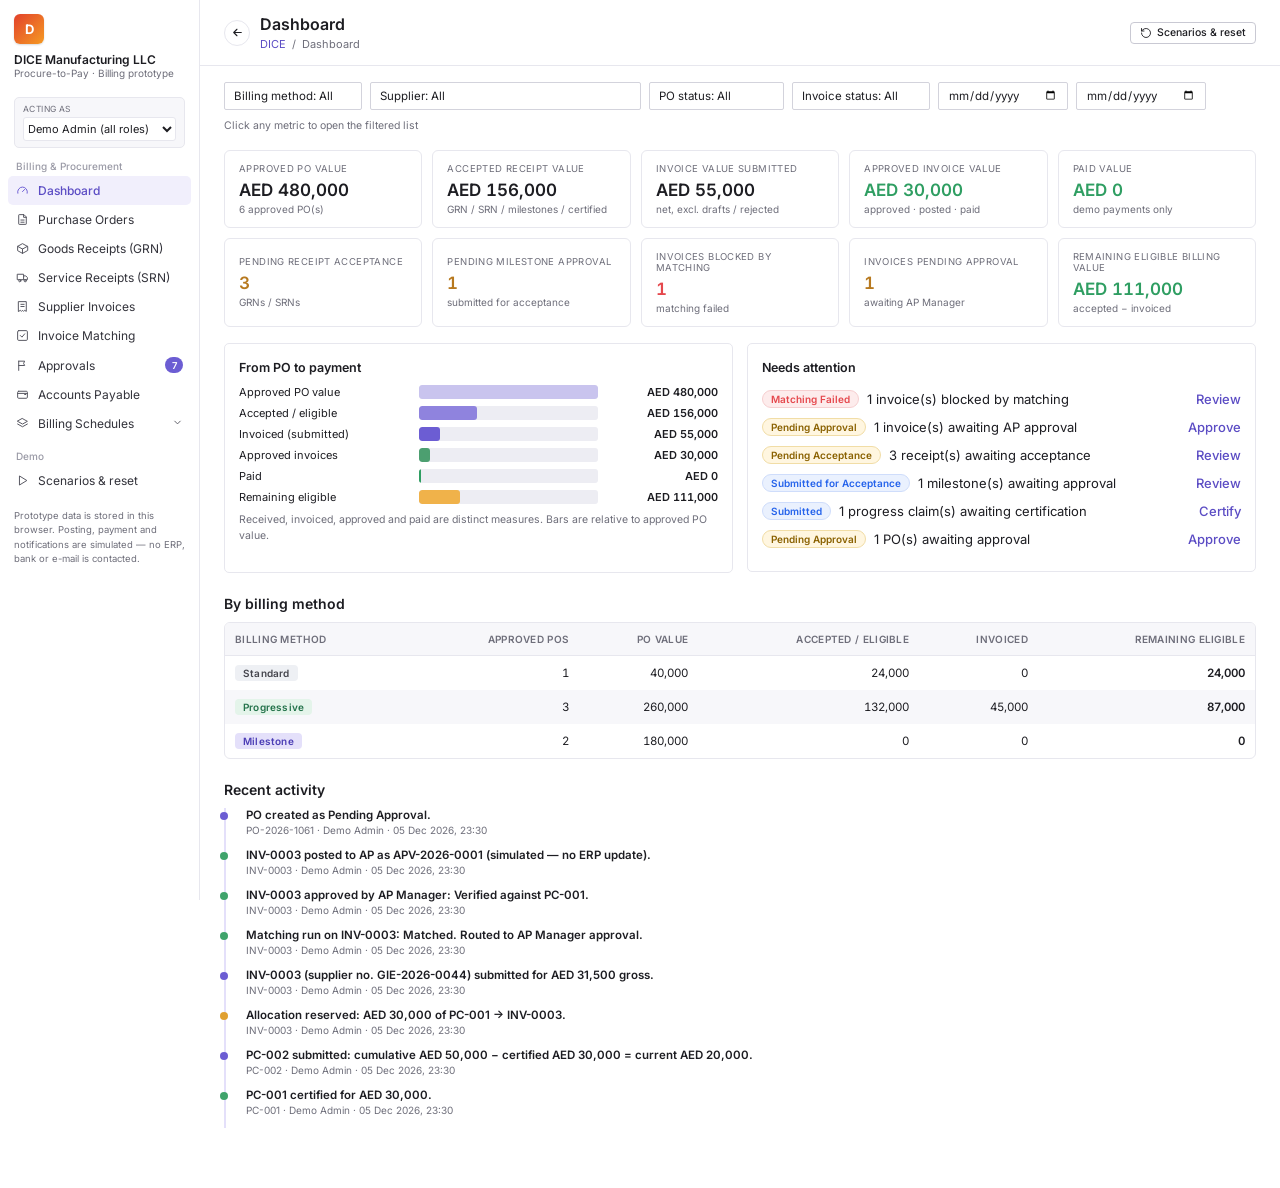
==== billing/index.html @ 4d49b439 "Add progressive and milestone billing prototype for P2P Interactive PO -> GRN/SRN -> invoice -> matc" ====
<!doctype html>
<html lang="en">
<head>
<meta charset="utf-8">
<meta name="viewport" content="width=device-width, initial-scale=1">
<title>Dice · Progressive &amp; Milestone Billing</title>
<link rel="preconnect" href="https://fonts.googleapis.com">
<link href="https://fonts.googleapis.com/css2?family=Inter:wght@400;500;600;700&display=swap" rel="stylesheet">
<link rel="stylesheet" href="css/base.css">
<link rel="stylesheet" href="css/app.css">
</head>
<body>
<div class="app">
  <aside class="sidebar" id="sidebar"></aside>
  <main class="main" id="main"></main>
</div>
<div class="toast-stack" id="toasts"></div>
<script src="js/core.js"></script>
<script src="js/logic.js"></script>
<script src="js/seed.js"></script>
<script src="js/ui.js"></script>
<script src="js/screens-po.js"></script>
<script src="js/screens-receipts.js"></script>
<script src="js/screens-bill.js"></script>
<script src="js/screens-inv.js"></script>
<script src="js/screens-dash.js"></script>
<script src="js/boot.js"></script>
</body>
</html>
---- billing/css/base.css ----
﻿  :root{
    --primary:#6C5DD3; --primary-600:#5B4CC4; --primary-50:#F1EFFC; --primary-100:#E4E0FA;
    --text:#1D1D22; --muted:#6E6E7A; --faint:#9A9AA6;
    --border:#E7E7EE; --row-alt:#F7F7FA; --bg:#FFFFFF; --page:#FBFBFD;
    --input-bg:#E7E4F0; --input-border:#CFCBDD;
    --danger:#E5484D; --danger-bg:#FDECEC; --success:#2F9E62; --success-bg:#E6F6EE;
    --dark:#141416; --radius:4px;
  }
  *{box-sizing:border-box}
  html,body{margin:0;height:100%}
  body{font-family:Inter,-apple-system,BlinkMacSystemFont,"Segoe UI",Roboto,sans-serif;font-size:13px;color:var(--text);background:var(--bg);-webkit-font-smoothing:antialiased}
  button{font-family:inherit;cursor:pointer}
  input,select,textarea{font-family:inherit;font-size:12px;color:var(--text)}
  a{color:inherit;text-decoration:none}

  /* ---------- Layout ---------- */
  .app{display:flex;min-height:100vh}
  .sidebar{width:200px;flex:none;border-right:1px solid var(--border);background:#fff;position:sticky;top:0;height:100vh;overflow-y:auto;padding:14px 8px 40px;transition:width .2s}
  .sidebar::-webkit-scrollbar{width:4px}.sidebar::-webkit-scrollbar-thumb{background:#ddd;border-radius:4px}
  .brand{padding:0 6px 10px}
  .brand-logo{width:30px;height:30px;border-radius:6px;background:linear-gradient(135deg,#E2412B,#F59A23);display:grid;place-items:center;color:#fff;font-weight:700;font-size:13px;box-shadow:0 1px 2px rgba(0,0,0,.15)}
  .brand-name{font-weight:600;font-size:12px;margin-top:8px}
  .brand-mail{font-size:10px;color:var(--muted)}
  .brand-tools{display:flex;gap:6px;margin-top:10px}
  .brand-tools button{width:24px;height:24px;border-radius:50%;border:1px solid var(--border);background:#fff;display:grid;place-items:center;color:var(--muted)}
  .brand-tools button:hover{color:var(--primary);border-color:var(--primary)}
  .nav-section{font-size:10px;color:var(--faint);padding:12px 8px 4px;font-weight:500}
  .nav-item{display:flex;align-items:center;gap:9px;padding:7px 8px;border-radius:5px;color:#33333B;font-size:12px;cursor:pointer;user-select:none}
  .nav-item:hover{background:var(--row-alt)}
  .nav-item svg{flex:none;color:#55555F}
  .nav-item .chev{margin-left:auto}
  .nav-group.active>.nav-item,.nav-group.open>.nav-item{background:var(--primary-50)}
  .nav-group.active>.nav-item{color:var(--primary-600);font-weight:500}
  .nav-group.active>.nav-item svg{color:var(--primary)}
  .nav-group.open>.nav-item{border-radius:5px 5px 0 0}
  .nav-sub{background:var(--primary-50);border-radius:0 0 5px 5px;padding:2px 6px 8px;margin-top:-2px}
  .nav-sub .nav-item{padding:6px 8px;font-size:11px;color:var(--muted)}
  .nav-sub .nav-item.active{background:#fff;color:var(--text);font-weight:500;box-shadow:0 0 0 1px var(--border)}
  .main{flex:1;min-width:0;display:flex;flex-direction:column}

  /* ---------- Page header ---------- */
  .page-head{display:flex;align-items:center;gap:10px;padding:14px 24px;border-bottom:1px solid var(--border);background:#fff;position:sticky;top:0;z-index:20;min-height:56px}
  .back-btn{width:26px;height:26px;border-radius:50%;border:1px solid var(--border);background:#fff;display:grid;place-items:center;color:var(--text)}
  .back-btn:hover{border-color:var(--primary);color:var(--primary)}
  .page-title{font-size:16px;font-weight:600;margin:0}
  .crumbs{font-size:11px;color:var(--muted);display:flex;gap:6px;align-items:center;flex-wrap:wrap}
  .crumbs a{color:var(--primary-600);cursor:pointer}.crumbs a:hover{text-decoration:underline}
  .head-right{margin-left:auto;display:flex;gap:8px;align-items:center}
  .content{padding:0 24px 40px}

  /* ---------- Toolbar / tabs ---------- */
  .tabs{display:flex;gap:4px;border-bottom:1px solid var(--border);margin-top:18px}
  .tab{padding:9px 8px;font-size:12px;color:var(--muted);border:none;background:none;border-bottom:2px solid transparent;margin-bottom:-1px}
  .tab.active{color:var(--text);border-bottom-color:var(--primary);font-weight:500}
  .tab .count{display:inline-block;margin-left:5px;font-size:10px;background:var(--row-alt);border:1px solid var(--border);padding:0 6px;border-radius:10px;color:var(--muted)}
  .tab.active .count{background:var(--primary-50);border-color:var(--primary-100);color:var(--primary-600)}
  .toolbar{display:flex;align-items:center;border-bottom:1px solid var(--border);height:40px;margin:0 -24px;padding:0 24px}
  .content .tabs + .toolbar{margin:0}
  .tool{display:flex;align-items:center;gap:7px;padding:0 14px;height:100%;font-size:11.5px;color:var(--text);border:none;background:none}
  .tool:first-child{padding-left:4px}
  .tool + .tool{border-left:1px solid var(--border)}
  .tool input{border:none;outline:none;background:transparent;font-size:11.5px;width:200px}
  .tool:hover:not(.search){color:var(--primary)}
  .actions-row{display:flex;gap:8px;margin:18px 0 16px;flex-wrap:wrap}

  /* ---------- Buttons ---------- */
  .btn{display:inline-flex;align-items:center;gap:5px;height:28px;padding:0 12px;border-radius:var(--radius);font-size:11.5px;font-weight:500;border:1px solid transparent;white-space:nowrap;transition:background .15s,border-color .15s,color .15s}
  .btn-primary{background:var(--primary);color:#fff}
  .btn-primary:hover{background:var(--primary-600)}
  .btn-primary.on{background:var(--dark)}
  .btn-sm{height:22px;padding:0 9px;font-size:10.5px}
  .btn-xs{height:20px;padding:0 8px;font-size:10px;border-radius:3px}
  .btn-outline{background:#fff;border-color:#C9C9D3;color:var(--text)}
  .btn-outline:hover,.btn-outline.hot{background:var(--primary);border-color:var(--primary);color:#fff}
  .btn-danger-soft{background:var(--danger-bg);color:var(--danger)}
  .btn-danger-soft:hover{background:#F9D2D3}
  .btn:disabled,.btn:disabled:hover{background:#F1F1F4;color:#A3A3AE;border-color:transparent;cursor:not-allowed}
  .btn-dark{background:var(--dark);color:#fff}
  .btn-dark:hover{background:#33333a}
  .btn-success{background:var(--success);color:#fff}
  .btn-ghost{background:transparent;color:var(--muted)}
  .btn-ghost:hover{background:var(--row-alt);color:var(--text)}
  .kebab{width:22px;height:22px;border-radius:3px;border:none;background:transparent;display:grid;place-items:center;color:var(--text)}
  .kebab:hover,.kebab.open{background:var(--primary);color:#fff}

  /* ---------- Table ---------- */
  .table-wrap{overflow-x:auto}
  table.grid{width:100%;border-collapse:collapse;min-width:720px}
  .grid th{text-align:left;font-size:11px;font-weight:500;color:var(--text);padding:10px 10px;border-bottom:1px solid var(--border)}
  .grid td{padding:9px 10px;font-size:11.5px;vertical-align:middle}
  .grid tbody tr:nth-child(even) td{background:var(--row-alt)}
  .grid tbody tr:hover td{background:#F2F1FA}
  .grid .divider{border-left:1px solid var(--border)}
  .grid th.right,.grid td.right{text-align:right}
  .row-actions{display:inline-flex;align-items:center;gap:5px}
  .ent{display:flex;align-items:center;gap:10px}
  .avatar{width:22px;height:22px;border-radius:50%;display:grid;place-items:center;color:#fff;font-size:9.5px;font-weight:600;flex:none}
  .ent-name{font-weight:500;font-size:11.5px;cursor:pointer}
  .ent-name:hover{color:var(--primary);text-decoration:underline}
  .ent-sub{font-size:9.5px;color:var(--muted);margin-top:3px}
  .link-muted{display:inline-flex;align-items:center;gap:5px;color:var(--muted);font-size:11px;cursor:pointer;background:none;border:none;padding:0}
  .link-muted:hover{color:var(--primary)}
  .chip{display:inline-flex;align-items:center;gap:5px;font-size:10.5px;padding:2px 8px;border-radius:10px;background:var(--primary-50);color:var(--primary-600);border:1px solid var(--primary-100)}
  .chip.gray{background:var(--row-alt);color:var(--muted);border-color:var(--border)}
  .chip.green{background:var(--success-bg);color:var(--success);border-color:#C7EBD7}
  .chip.red{background:var(--danger-bg);color:var(--danger);border-color:#F6CFD0}
  .empty{text-align:center;color:var(--muted);padding:40px 0 !important;font-size:12px;background:#fff !important}
  .pager{display:flex;align-items:center;justify-content:center;position:relative;margin-top:18px;min-height:24px}
  .pager .pages{display:flex;gap:4px;align-items:center}
  .pager button{min-width:20px;height:20px;border:none;background:none;font-size:10.5px;color:var(--text);border-radius:3px;padding:0 4px}
  .pager button:hover:not(:disabled){background:var(--row-alt)}
  .pager button.active{background:var(--primary);color:#fff}
  .pager button:disabled{color:#C8C8D0;cursor:default}
  .pager .info{position:absolute;right:0;font-size:10px;color:var(--muted)}

  /* ---------- Menus ---------- */
  .menu{position:fixed;z-index:60;background:#fff;border:1px solid var(--border);border-radius:5px;box-shadow:0 8px 24px rgba(20,20,40,.12);padding:4px;min-width:130px}
  .menu button{display:flex;width:100%;align-items:center;gap:8px;border:none;background:none;padding:7px 9px;font-size:11px;border-radius:3px;text-align:left;color:var(--text)}
  .menu button:hover{background:var(--primary-50);color:var(--primary-600)}
  .menu button.danger{color:var(--danger)}
  .menu button.danger:hover{background:var(--danger-bg)}

  /* ---------- Cards / form (edit page) ---------- */
  .form-grid{display:grid;grid-template-columns:1fr 1fr;gap:14px 8px;margin-top:16px;align-items:start}
  .card{border:1px solid var(--border);border-radius:5px;background:#fff;padding:16px 14px 18px;box-shadow:0 1px 2px rgba(20,20,40,.03)}
  .card.stretch{align-self:stretch}
  .card-head{display:flex;align-items:flex-start;gap:10px;margin-bottom:12px}
  .card-title{font-size:13px;font-weight:500;margin:0}
  .card-title.upper{text-transform:uppercase;font-size:13px}
  .card-desc{font-size:9.5px;color:var(--muted);margin-top:3px}
  .card-head .btn{margin-left:auto}
  .field{margin-bottom:10px}
  .field:last-child{margin-bottom:0}
  .field label{display:block;font-size:8.5px;letter-spacing:.04em;color:var(--muted);text-transform:uppercase;margin-bottom:4px}
  .input{width:100%;height:30px;padding:0 9px;background:var(--input-bg);border:1px solid var(--input-border);border-radius:2px;outline:none;font-size:11px}
  .input:focus{border-color:var(--primary);background:#fff;box-shadow:0 0 0 3px rgba(108,93,211,.12)}
  select.input{appearance:none;background-image:url("data:image/svg+xml,%3Csvg xmlns='http://www.w3.org/2000/svg' width='10' height='10' viewBox='0 0 24 24' fill='none' stroke='%23333' stroke-width='2.5'%3E%3Cpath d='m6 9 6 6 6-6'/%3E%3C/svg%3E");background-repeat:no-repeat;background-position:right 10px center;padding-right:28px}
  .input.white{background-color:#fff;border-color:#B9B3D6}
  .two{display:grid;grid-template-columns:1fr 1fr;gap:8px}
  .badge-outline{font-size:9px;border:1px solid var(--border);border-radius:10px;padding:3px 8px;margin-left:auto;color:var(--text);letter-spacing:.02em}
  .mini-table{width:100%;border-collapse:collapse}
  .mini-table th{font-size:9px;text-transform:uppercase;font-weight:600;text-align:left;padding:7px 6px;border-bottom:1px solid #CFCFD8}
  .mini-table td{font-size:10.5px;padding:6px 6px}
  .mini-table th.right,.mini-table td.right{text-align:right}
  .mini-table .empty{padding:14px 0 6px !important;font-size:10px}
  .switch-card{display:flex;align-items:flex-start;justify-content:space-between;padding:16px 10px 20px;border:1px solid transparent;border-radius:5px}
  .switch-card .t{font-size:12.5px;font-weight:500}
  .switch-card.off .t{color:#55555F}
  .switch-card .d{font-size:8.5px;color:var(--muted);margin-top:3px}
  .switch{position:relative;width:20px;height:12px;flex:none}
  .switch input{opacity:0;width:0;height:0;position:absolute}
  .switch span{position:absolute;inset:0;border-radius:10px;background:#D9D9E0;transition:.2s;cursor:pointer;border:1px solid #C3C3CC}
  .switch span::after{content:"";position:absolute;width:8px;height:8px;top:1px;left:1px;border-radius:50%;background:#fff;transition:.2s;box-shadow:0 1px 1px rgba(0,0,0,.15)}
  .switch input:checked + span{background:var(--primary);border-color:var(--primary)}
  .switch input:checked + span::after{transform:translateX(8px)}
  .danger-zone{border-top:1px solid var(--border);margin-top:16px;padding-top:16px}
  .danger-zone h4{margin:0;font-size:12.5px;font-weight:500}
  .danger-zone p{margin:3px 0 10px;font-size:8.5px;color:var(--muted)}
  .head-person{display:flex;align-items:center;gap:10px;padding:8px;border:1px solid var(--border);border-radius:5px;margin:4px 0 10px}
  .muted{color:var(--muted)}
  .small{font-size:10.5px}

  /* ---------- Summary strip (departments page) ---------- */
  .summary{display:grid;grid-template-columns:repeat(5,minmax(0,1fr));border:1px solid var(--border);border-radius:6px;margin-top:18px;background:#fff}
  .summary > div{padding:12px 14px;min-width:0}
  .summary > div + div{border-left:1px solid var(--border)}
  .summary .k{font-size:9.5px;color:var(--muted);text-transform:uppercase;letter-spacing:.04em}
  .summary .v{font-size:12.5px;font-weight:500;margin-top:4px;white-space:nowrap;overflow:hidden;text-overflow:ellipsis}

  /* ---------- Modal / drawer / toast ---------- */
  .overlay{position:fixed;inset:0;background:rgba(17,17,27,.38);z-index:80;display:grid;place-items:center;padding:16px;animation:fade .15s}
  .modal{background:#fff;border-radius:8px;width:440px;max-width:100%;box-shadow:0 20px 50px rgba(0,0,0,.2);animation:pop .15s}
  .modal-head{display:flex;align-items:center;padding:14px 16px;border-bottom:1px solid var(--border)}
  .modal-head h3{margin:0;font-size:14px;font-weight:600}
  .modal-head .x{margin-left:auto}
  .modal-body{padding:16px;max-height:65vh;overflow:auto}
  .modal-body p{margin:0;color:var(--muted);line-height:1.5;font-size:12px}
  .modal-foot{display:flex;justify-content:flex-end;gap:8px;padding:12px 16px;border-top:1px solid var(--border)}
  .modal .input{background:#fff;border-color:#D3D3DC;height:32px;font-size:12px}
  .modal .input:focus{border-color:var(--primary)}
  .modal .field label{font-size:9.5px}
  .err{color:var(--danger);font-size:10px;margin-top:4px}
  .drawer-ov{position:fixed;inset:0;background:rgba(17,17,27,.3);z-index:70;animation:fade .15s}
  .drawer{position:fixed;top:0;right:0;bottom:0;width:440px;max-width:100%;background:#fff;z-index:71;box-shadow:-10px 0 30px rgba(0,0,0,.12);display:flex;flex-direction:column;animation:slide .2s}
  .drawer .modal-body{max-height:none;flex:1}
  .kv{display:grid;grid-template-columns:120px 1fr;gap:8px 12px;font-size:11.5px;margin-bottom:18px}
  .kv .k{color:var(--muted)}
  .section-label{font-size:10px;text-transform:uppercase;letter-spacing:.05em;color:var(--muted);margin:6px 0 8px;font-weight:600}
  .toast-stack{position:fixed;bottom:20px;left:50%;transform:translateX(-50%);z-index:100;display:flex;flex-direction:column;gap:8px;align-items:center}
  .toast{background:var(--dark);color:#fff;padding:9px 14px;border-radius:6px;font-size:12px;display:flex;align-items:center;gap:8px;box-shadow:0 8px 24px rgba(0,0,0,.2);animation:pop .15s}
  .toast svg{color:#7BE0A6}
  @keyframes fade{from{opacity:0}}
  @keyframes pop{from{opacity:0;transform:scale(.97) translateY(4px)}}
  @keyframes slide{from{transform:translateX(30px);opacity:0}}

  .chip.amber{background:#FFF6E0;color:#8A6100;border-color:#F1DDA6}
  .chip.blue{background:#EAF1FE;color:#2563EB;border-color:#CFDDFB}
  .mc-link{background:none;border:none;padding:0;font:inherit;font-weight:700;color:var(--primary-600);text-decoration:underline;text-underline-offset:2px;cursor:pointer}
  .mc-link:hover{color:var(--primary)}
---- billing/css/app.css ----
/* DICE Progressive & Milestone Billing prototype — additions on top of the Buyer portal base styles */
:root{--warn:#B7791F;--warn-bg:#FFF6E0;--info:#2563EB;--info-bg:#EAF1FE}
.content{padding:0 24px 60px}
.page-head .head-title{display:flex;flex-direction:column;gap:3px;min-width:0}
.page-head .head-right{flex-wrap:wrap}
.sidebar .brand-tools{margin-top:8px}
.nav-item .nbadge{margin-left:auto;min-width:18px;height:16px;border-radius:8px;background:var(--primary);color:#fff;font-size:9.5px;font-weight:600;display:grid;place-items:center;padding:0 5px}
.nav-item.active{background:var(--primary-50);color:var(--primary-600);font-weight:500}
.nav-item.active svg{color:var(--primary)}
.nav-sub .nav-item.active{background:#fff;color:var(--text)}
.role-box{margin:8px 6px 0;padding:6px 8px;border:1px solid var(--border);border-radius:5px;background:var(--row-alt)}
.role-box label{display:block;font-size:8.5px;text-transform:uppercase;letter-spacing:.05em;color:var(--muted);margin-bottom:3px}
.role-box select{width:100%;border:1px solid var(--border);border-radius:3px;background:#fff;height:24px;font-size:11px}
.demo-note{margin:14px 6px 0;font-size:9.5px;color:var(--muted);line-height:1.5}

/* tabs */
.tabs.scroll{overflow-x:auto;scrollbar-width:none}
.tabs .tab{white-space:nowrap;font-size:12px;padding:9px 12px}

/* page blocks */
.sec-title{font-size:14px;font-weight:600;margin:22px 0 10px;display:flex;align-items:center;gap:10px}
.sec-title .sub{font-size:11px;font-weight:400;color:var(--muted)}
.sub-title{font-size:10.5px;font-weight:600;text-transform:uppercase;letter-spacing:.04em;color:var(--muted);margin:18px 0 8px}
.grid-2{display:grid;grid-template-columns:1fr 1fr;gap:14px}
.grid-3{display:grid;grid-template-columns:repeat(3,1fr);gap:12px}
.grid-4{display:grid;grid-template-columns:repeat(4,1fr);gap:12px}
.card.flat{box-shadow:none}
.card.pad0{padding:0;overflow:hidden}
.card h3{margin:0 0 10px;font-size:12.5px;font-weight:600}
.row{display:flex;align-items:center;gap:8px;flex-wrap:wrap}
.spacer{flex:1}
.right{text-align:right}
.nowrap{white-space:nowrap}
.mono{font-variant-numeric:tabular-nums}
.num{text-align:right;font-variant-numeric:tabular-nums;white-space:nowrap}
.strong{font-weight:600}
.ok-t{color:var(--success)}.bad-t{color:var(--danger)}.warn-t{color:var(--warn)}
.hint{font-size:10.5px;color:var(--muted);line-height:1.5}
.link{background:none;border:none;padding:0;font:inherit;color:var(--primary-600);cursor:pointer;font-weight:500}
.link:hover{text-decoration:underline}

/* metric tiles */
.tiles{display:grid;grid-template-columns:repeat(auto-fill,minmax(176px,1fr));gap:10px;margin-top:16px}
.tile{border:1px solid var(--border);border-radius:6px;padding:12px 14px;background:#fff;cursor:default;text-align:left;font:inherit;color:inherit;transition:border-color .15s,box-shadow .15s}
.tile.click{cursor:pointer}
.tile.click:hover{border-color:var(--primary);box-shadow:0 2px 10px rgba(108,93,211,.12)}
.tile .k{font-size:9.5px;text-transform:uppercase;letter-spacing:.04em;color:var(--muted);display:flex;gap:6px;align-items:center}
.tile .v{font-size:17px;font-weight:600;margin-top:6px;font-variant-numeric:tabular-nums}
.tile .s{font-size:10px;color:var(--muted);margin-top:3px}
.tile.g .v{color:var(--success)}.tile.a .v{color:var(--warn)}.tile.r .v{color:var(--danger)}
.strip{display:grid;grid-template-columns:repeat(auto-fit,minmax(140px,1fr));border:1px solid var(--border);border-radius:6px;background:#fff;margin-top:14px}
.strip>div{padding:11px 13px;min-width:0}
.strip>div+div{border-left:1px solid var(--border)}
.strip .k{font-size:9.5px;color:var(--muted);text-transform:uppercase;letter-spacing:.04em}
.strip .v{font-size:14px;font-weight:600;margin-top:4px;font-variant-numeric:tabular-nums;white-space:nowrap}
.strip .s{font-size:9.5px;color:var(--muted);margin-top:2px}
.strip .hl{background:#F1F8F4}

/* status badges */
.badge-s{display:inline-flex;align-items:center;font-size:10px;font-weight:600;padding:2px 8px;border-radius:10px;white-space:nowrap;border:1px solid transparent}
.s-green{background:var(--success-bg);color:var(--success);border-color:#C7EBD7}
.s-amber{background:var(--warn-bg);color:#8A6100;border-color:#F1DDA6}
.s-red{background:var(--danger-bg);color:var(--danger);border-color:#F6CFD0}
.s-gray{background:var(--row-alt);color:var(--muted);border-color:var(--border)}
.s-blue{background:var(--info-bg);color:var(--info);border-color:#CFDDFB}
.s-purple{background:var(--primary-50);color:var(--primary-600);border-color:var(--primary-100)}
.m-badge{display:inline-flex;align-items:center;gap:4px;font-size:10px;font-weight:600;padding:2px 8px;border-radius:4px;letter-spacing:.02em}
.m-standard{background:#EEF0F4;color:#44444C}
.m-progressive{background:#E4F4EA;color:#23724A}
.m-milestone{background:#E4E0FA;color:#4B3DB5}

/* method banner */
.method-banner{display:flex;gap:12px;align-items:flex-start;padding:11px 14px;border-radius:6px;border:1px solid var(--border);margin-top:14px;font-size:11.5px;line-height:1.5}
.method-banner.progressive{background:#F1F8F4;border-color:#CBE8D6}
.method-banner.milestone{background:var(--primary-50);border-color:var(--primary-100)}
.method-banner.standard{background:var(--row-alt)}
.method-banner b{font-weight:600}
.method-banner .ic{width:26px;height:26px;border-radius:6px;display:grid;place-items:center;color:#fff;flex:none}
.method-banner.progressive .ic{background:#3FA36B}.method-banner.milestone .ic{background:var(--primary)}.method-banner.standard .ic{background:#8A8A96}

/* banners / alerts */
.alert{display:flex;gap:10px;align-items:flex-start;padding:9px 12px;border-radius:5px;font-size:11.5px;line-height:1.5;margin:10px 0;border:1px solid}
.alert.err{background:var(--danger-bg);border-color:#F6CFD0;color:#9B2226}
.alert.warn{background:var(--warn-bg);border-color:#F1DDA6;color:#7A5300}
.alert.ok{background:var(--success-bg);border-color:#C7EBD7;color:#1F6E45}
.alert.info{background:var(--info-bg);border-color:#CFDDFB;color:#1E4FC2}
.alert ul{margin:3px 0 0;padding-left:16px}
.alert .at{font-weight:600}
.status-banner{display:flex;align-items:center;gap:12px;padding:10px 14px;border:1px solid var(--border);border-left-width:4px;border-radius:5px;margin-top:14px;background:#fff;flex-wrap:wrap}
.status-banner.green{border-left-color:#3FA36B;background:#F6FBF8}.status-banner.amber{border-left-color:#E8B04B;background:#FFFBF1}
.status-banner.red{border-left-color:var(--danger);background:#FEF7F7}.status-banner.gray{border-left-color:#B9B9C4}.status-banner.blue{border-left-color:var(--info)}
.status-banner .t{font-weight:600;font-size:12.5px}
.status-banner .d{font-size:11px;color:var(--muted);margin-top:2px}

/* steps */
.stepper{display:flex;gap:0;margin:16px 0 4px;border:1px solid var(--border);border-radius:6px;overflow:hidden;background:#fff}
.step{flex:1;display:flex;align-items:center;gap:8px;padding:10px 14px;font-size:11.5px;color:var(--muted);border:none;background:#fff;text-align:left;border-right:1px solid var(--border)}
.step:last-child{border-right:none}
.step .n{width:20px;height:20px;border-radius:50%;background:var(--row-alt);border:1px solid var(--border);display:grid;place-items:center;font-size:10px;font-weight:600;flex:none}
.step.on{color:var(--text);font-weight:600;background:var(--primary-50)}
.step.on .n{background:var(--primary);border-color:var(--primary);color:#fff}
.step.done .n{background:var(--success);border-color:var(--success);color:#fff}
.step:hover{background:var(--row-alt)}

/* forms */
.fgrid{display:grid;grid-template-columns:repeat(3,1fr);gap:12px 14px}
.fgrid.c2{grid-template-columns:repeat(2,1fr)}.fgrid.c4{grid-template-columns:repeat(4,1fr)}
.fgrid .span2{grid-column:span 2}.fgrid .span3{grid-column:1/-1}
.field label{font-size:9px}
.field .ro{height:30px;display:flex;align-items:center;padding:0 9px;background:var(--row-alt);border:1px solid var(--border);border-radius:2px;font-size:11.5px;color:#33333B;overflow:hidden;white-space:nowrap;text-overflow:ellipsis}
.input.sm{height:26px;font-size:11px}
.input.num{text-align:right}
.input.err{border-color:var(--danger);background:#FFF6F6}
.input:disabled{opacity:.6;cursor:not-allowed}
textarea.input{height:auto;padding:7px 9px;resize:vertical}
.fhint{font-size:10px;color:var(--muted);margin-top:3px}
.form-actions{display:flex;gap:8px;justify-content:flex-end;margin-top:18px;padding-top:14px;border-top:1px solid var(--border);flex-wrap:wrap}
.radio-cards{display:grid;grid-template-columns:repeat(3,1fr);gap:10px}
.rcard{border:1px solid var(--border);border-radius:6px;padding:12px 14px;cursor:pointer;background:#fff;display:flex;flex-direction:column;gap:5px;text-align:left;font:inherit;color:inherit}
.rcard:hover{border-color:var(--primary)}
.rcard.on{border-color:var(--primary);background:var(--primary-50);box-shadow:0 0 0 1px var(--primary)}
.rcard .t{font-weight:600;font-size:12.5px;display:flex;align-items:center;gap:7px}
.rcard .d{font-size:10.5px;color:var(--muted);line-height:1.5}
.rcard ul{margin:2px 0 0;padding-left:15px;font-size:10.5px;color:#44444C;line-height:1.55}
.rcard:disabled{opacity:.6;cursor:not-allowed}
.dot{width:12px;height:12px;border-radius:50%;border:2px solid #B9B9C4;flex:none}
.rcard.on .dot{border-color:var(--primary);background:radial-gradient(var(--primary) 45%,#fff 50%)}
.check-row{display:flex;align-items:center;gap:8px;font-size:11.5px}
.check-row input{accent-color:var(--primary);width:14px;height:14px;margin:0}

/* tables */
.tbl-wrap{overflow-x:auto;border:1px solid var(--border);border-radius:6px;background:#fff}
table.grid.compact{min-width:0}
table.grid.compact th{font-size:10px;text-transform:uppercase;letter-spacing:.03em;color:var(--muted);font-weight:600;background:var(--row-alt);white-space:nowrap}
table.grid.compact td{font-size:11.5px}
table.grid tr.click{cursor:pointer}
table.grid tr.sel td{background:var(--primary-50)!important}
table.grid tr.dim td{color:var(--faint)}
table.grid tr.total td{font-weight:600;border-top:1px solid var(--border);background:var(--row-alt)!important}
table.grid td .sub{font-size:10px;color:var(--muted);margin-top:2px}
table.grid td.act{white-space:nowrap;text-align:right}
.filters{display:flex;gap:8px;align-items:center;flex-wrap:wrap;margin:16px 0 12px}
.filters .input{height:28px;width:auto;min-width:130px;background:#fff;border-color:#D3D3DC;font-size:11.5px}
.filters .search{position:relative}
.filters .search input{padding-left:26px;width:220px}
.filters .search svg{position:absolute;left:8px;top:8px;color:var(--muted)}
.fchip{display:inline-flex;align-items:center;gap:6px;background:var(--primary-50);border:1px solid var(--primary-100);color:var(--primary-600);border-radius:12px;font-size:10.5px;padding:2px 4px 2px 10px}
.fchip button{border:none;background:none;color:inherit;display:grid;place-items:center;padding:2px;border-radius:50%}
.fchip button:hover{background:var(--primary-100)}
.empty-state{padding:34px 12px;text-align:center;color:var(--muted);font-size:12px}
.pill-tabs{display:flex;gap:6px;flex-wrap:wrap;margin:14px 0 4px}
.pill-tabs button{border:1px solid var(--border);background:#fff;border-radius:14px;padding:4px 11px;font-size:11px;color:var(--text);display:inline-flex;gap:6px;align-items:center}
.pill-tabs button .n{min-width:16px;height:16px;border-radius:8px;background:var(--row-alt);display:grid;place-items:center;font-size:9.5px;font-weight:700;padding:0 4px}
.pill-tabs button.on{border-color:var(--primary);background:var(--primary-50);color:var(--primary-600);font-weight:600}
.pill-tabs button.on .n{background:var(--primary);color:#fff}

/* alloc / entitlements */
.bar{height:6px;border-radius:4px;background:#E6E6EC;overflow:hidden;display:flex;min-width:90px}
.bar span{display:block;height:100%}
.bar .b-paid{background:#2F9E62}.bar .b-appr{background:#7BC79B}.bar .b-res{background:#F0B24A}.bar .b-avail{background:var(--primary)}
.legend{display:flex;gap:12px;flex-wrap:wrap;font-size:10px;color:var(--muted);margin-top:6px}
.legend i{display:inline-block;width:8px;height:8px;border-radius:2px;margin-right:4px;vertical-align:middle}
.alloc-in{width:84px;text-align:right}
.inelig{font-size:10px;color:var(--danger);margin-top:2px}
.bal-cell b{font-weight:600}

/* checks */
.checks{border:1px solid var(--border);border-radius:6px;background:#fff;overflow:hidden}
.check{display:grid;grid-template-columns:22px 190px 1fr;gap:10px;padding:9px 12px;border-bottom:1px solid var(--border);font-size:11.5px;align-items:start}
.check:last-child{border-bottom:none}
.check .ci{width:18px;height:18px;border-radius:50%;display:grid;place-items:center;color:#fff;margin-top:1px}
.check.pass .ci{background:#3FA36B}.check.warn .ci{background:#E0A030}.check.fail .ci{background:var(--danger)}.check.info .ci{background:#8A8A96}
.check .cl{font-weight:600}
.check .cd{color:#44444C;line-height:1.5}
.check.fail{background:#FEF8F8}.check.warn{background:#FFFCF4}

/* timeline */
.tl{list-style:none;margin:0;padding:0 0 0 12px;border-left:2px solid var(--primary-100)}
.tl li{position:relative;padding:0 0 12px 8px;font-size:11.5px}
.tl li::before{content:"";position:absolute;left:-18px;top:4px;width:8px;height:8px;border-radius:50%;background:var(--primary)}
.tl li.ok::before{background:#3FA36B}.tl li.bad::before{background:var(--danger)}.tl li.amber::before{background:#E0A030}
.tl .tt{font-weight:600}.tl .tm{font-size:10px;color:var(--muted);margin-top:2px}
.kvg{display:grid;grid-template-columns:repeat(3,1fr);gap:12px 16px}
.kvg .k{font-size:9px;color:var(--muted);text-transform:uppercase;letter-spacing:.04em;margin-bottom:2px}
.kvg .v{font-size:12px;font-weight:500;word-break:break-word}
.attach{display:inline-flex;align-items:center;gap:5px;font-size:10.5px;border:1px solid var(--border);border-radius:4px;padding:2px 7px;background:var(--row-alt);margin:0 4px 4px 0}
.attach button{border:none;background:none;color:var(--muted);padding:0;display:grid;place-items:center}
.attach button:hover{color:var(--danger)}
.total-box{border:1px solid var(--border);border-radius:6px;background:var(--row-alt);padding:10px 14px;min-width:260px}
.total-box .r{display:flex;justify-content:space-between;gap:20px;font-size:12px;padding:3px 0}
.total-box .r.g{font-weight:700;font-size:13.5px;border-top:1px solid var(--border);margin-top:4px;padding-top:7px}
.sticky-bar{position:sticky;bottom:0;background:rgba(255,255,255,.96);border-top:1px solid var(--border);padding:10px 24px;margin:20px -24px -60px;display:flex;gap:8px;justify-content:flex-end;align-items:center;z-index:15;flex-wrap:wrap}
.menu-wide{min-width:200px}
.drawer.wide{width:560px}
.modal.wide{width:760px}
.modal.xwide{width:980px}
.lock{display:inline-flex;align-items:center;gap:4px;color:var(--muted);font-size:10px}
.dim-note{color:var(--faint);font-size:10.5px}
.scn{border:1px solid var(--border);border-radius:6px;padding:10px 12px;margin-bottom:8px;background:#fff}
.scn .t{font-weight:600;font-size:12px}.scn .d{font-size:10.5px;color:var(--muted);margin:3px 0 8px;line-height:1.5}
.funnel{display:flex;flex-direction:column;gap:7px;margin-top:6px}
.funnel .fr{display:grid;grid-template-columns:170px 1fr 110px;gap:10px;align-items:center;font-size:11px}
.funnel .fb{height:14px;border-radius:3px;background:#EDEDF3;overflow:hidden}
.funnel .fb span{display:block;height:100%;background:var(--primary);border-radius:3px;min-width:2px}
@media (max-width:1100px){.grid-4{grid-template-columns:repeat(2,1fr)}.grid-3{grid-template-columns:1fr 1fr}.fgrid,.fgrid.c4{grid-template-columns:1fr 1fr}.radio-cards{grid-template-columns:1fr}}
@media (max-width:900px){.grid-2,.grid-3,.fgrid,.fgrid.c2,.fgrid.c4{grid-template-columns:1fr}.fgrid .span2{grid-column:auto}.drawer.wide,.modal.wide,.modal.xwide{width:100%}.sticky-bar{margin:20px -16px -60px;padding:10px 16px}.check{grid-template-columns:22px 1fr}.check .cd{grid-column:2}}

.toast.err{background:#7A1F22}.toast.err svg{color:#FFB4B6}
.toast span{max-width:520px}
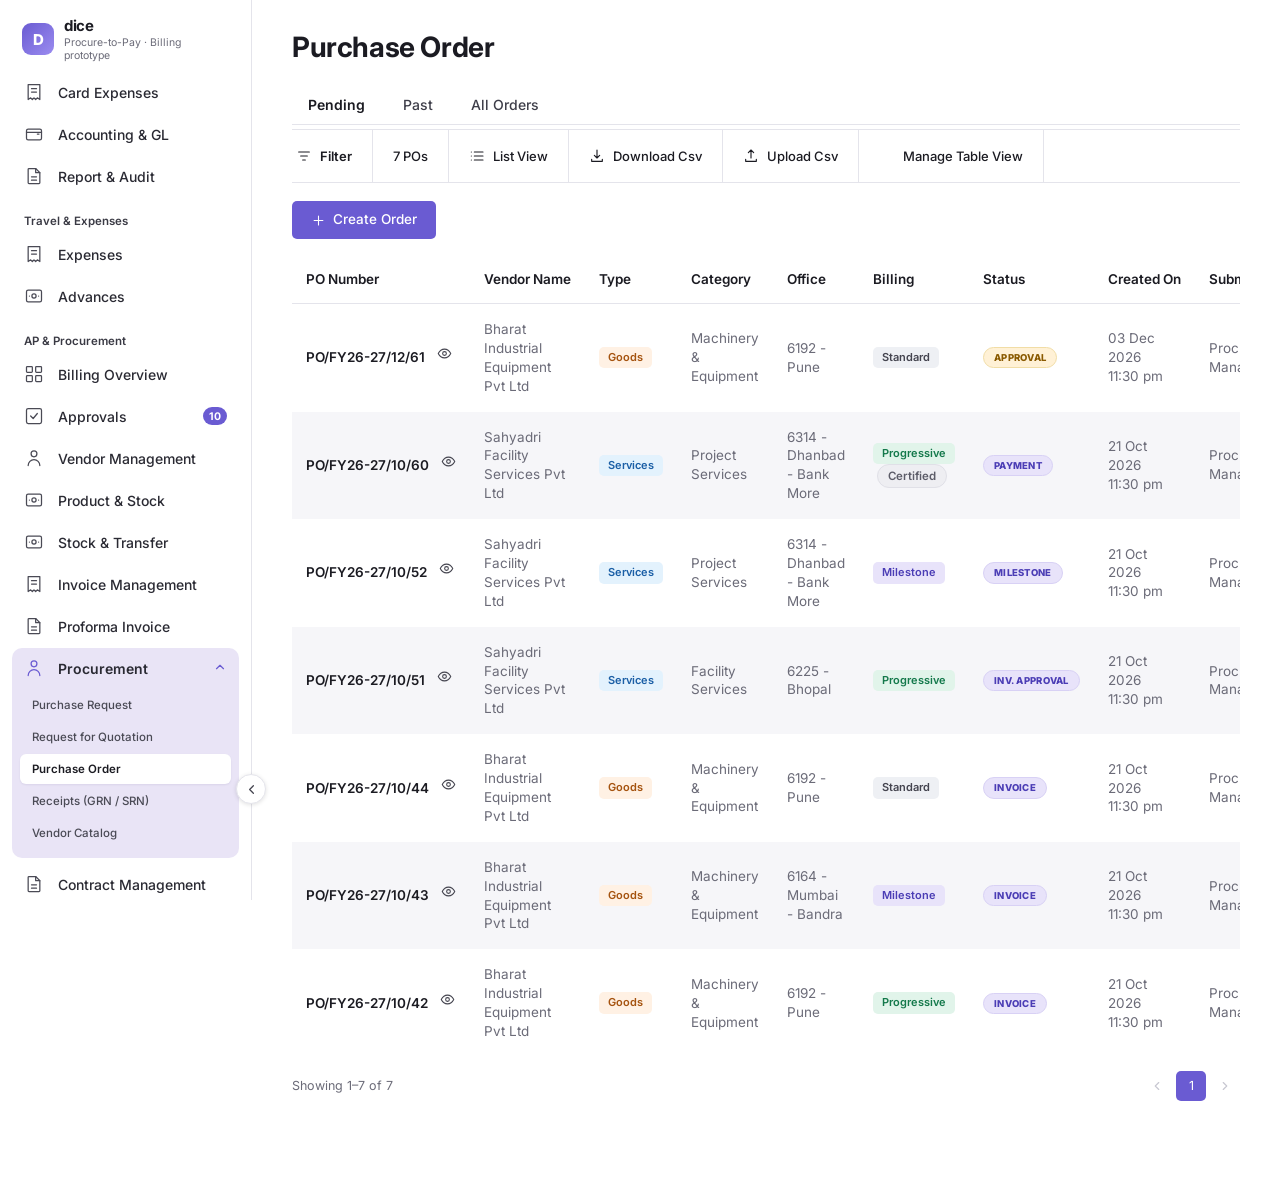
==== commit 19ad1d5c: "Redesign billing prototype to match DICE portal; fix Goods/Services milestone gating Logic - A PO is" ====
--- a/billing/index.html
+++ b/billing/index.html
@@ -3,9 +3,9 @@
 <head>
 <meta charset="utf-8">
 <meta name="viewport" content="width=device-width, initial-scale=1">
-<title>Dice · Progressive &amp; Milestone Billing</title>
+<title>DICE · Procure-to-Pay Billing</title>
 <link rel="preconnect" href="https://fonts.googleapis.com">
-<link href="https://fonts.googleapis.com/css2?family=Inter:wght@400;500;600;700&display=swap" rel="stylesheet">
+<link href="https://fonts.googleapis.com/css2?family=Inter:wght@400;500;600;700;800&display=swap" rel="stylesheet">
 <link rel="stylesheet" href="css/base.css">
 <link rel="stylesheet" href="css/app.css">
 </head>
--- a/billing/css/base.css
+++ b/billing/css/base.css
@@ -1,199 +1,50 @@
-﻿  :root{
-    --primary:#6C5DD3; --primary-600:#5B4CC4; --primary-50:#F1EFFC; --primary-100:#E4E0FA;
-    --text:#1D1D22; --muted:#6E6E7A; --faint:#9A9AA6;
-    --border:#E7E7EE; --row-alt:#F7F7FA; --bg:#FFFFFF; --page:#FBFBFD;
-    --input-bg:#E7E4F0; --input-border:#CFCBDD;
-    --danger:#E5484D; --danger-bg:#FDECEC; --success:#2F9E62; --success-bg:#E6F6EE;
-    --dark:#141416; --radius:4px;
-  }
-  *{box-sizing:border-box}
-  html,body{margin:0;height:100%}
-  body{font-family:Inter,-apple-system,BlinkMacSystemFont,"Segoe UI",Roboto,sans-serif;font-size:13px;color:var(--text);background:var(--bg);-webkit-font-smoothing:antialiased}
-  button{font-family:inherit;cursor:pointer}
-  input,select,textarea{font-family:inherit;font-size:12px;color:var(--text)}
-  a{color:inherit;text-decoration:none}
+﻿/* base.css — tokens, reset, app shell (sidebar + page) — modelled on the DICE corporate portal */
+:root{
+  --primary:#6A5BD2; --primary-600:#5846C0; --primary-50:#F1EEFC; --primary-100:#E3DEF8;
+  --lilac:#E9E4F6; --lilac-2:#F4F1FB;
+  --text:#1B1B22; --text-2:#44444F; --muted:#6B6B78; --faint:#9A9AA7;
+  --border:#E4E4EB; --border-2:#D6D3E3; --row-alt:#F6F6F9; --bg:#FFFFFF; --page:#FFFFFF;
+  --danger:#D93A40; --danger-bg:#FDECEC; --success:#1F9D63; --success-bg:#E5F6EE; --warn:#A8690B; --warn-bg:#FFF4DD; --info:#2F66DD; --info-bg:#E9F0FE;
+  --dark:#16161A; --radius:6px;
+}
+*{box-sizing:border-box}
+html,body{margin:0;height:100%}
+body{font-family:Inter,-apple-system,BlinkMacSystemFont,"Segoe UI",Roboto,sans-serif;font-size:13px;color:var(--text);background:var(--bg);-webkit-font-smoothing:antialiased}
+button{font-family:inherit;cursor:pointer}
+input,select,textarea{font-family:inherit;font-size:13px;color:var(--text)}
+a{color:inherit;text-decoration:none}
+h1,h2,h3,h4{margin:0}
 
-  /* ---------- Layout ---------- */
-  .app{display:flex;min-height:100vh}
-  .sidebar{width:200px;flex:none;border-right:1px solid var(--border);background:#fff;position:sticky;top:0;height:100vh;overflow-y:auto;padding:14px 8px 40px;transition:width .2s}
-  .sidebar::-webkit-scrollbar{width:4px}.sidebar::-webkit-scrollbar-thumb{background:#ddd;border-radius:4px}
-  .brand{padding:0 6px 10px}
-  .brand-logo{width:30px;height:30px;border-radius:6px;background:linear-gradient(135deg,#E2412B,#F59A23);display:grid;place-items:center;color:#fff;font-weight:700;font-size:13px;box-shadow:0 1px 2px rgba(0,0,0,.15)}
-  .brand-name{font-weight:600;font-size:12px;margin-top:8px}
-  .brand-mail{font-size:10px;color:var(--muted)}
-  .brand-tools{display:flex;gap:6px;margin-top:10px}
-  .brand-tools button{width:24px;height:24px;border-radius:50%;border:1px solid var(--border);background:#fff;display:grid;place-items:center;color:var(--muted)}
-  .brand-tools button:hover{color:var(--primary);border-color:var(--primary)}
-  .nav-section{font-size:10px;color:var(--faint);padding:12px 8px 4px;font-weight:500}
-  .nav-item{display:flex;align-items:center;gap:9px;padding:7px 8px;border-radius:5px;color:#33333B;font-size:12px;cursor:pointer;user-select:none}
-  .nav-item:hover{background:var(--row-alt)}
-  .nav-item svg{flex:none;color:#55555F}
-  .nav-item .chev{margin-left:auto}
-  .nav-group.active>.nav-item,.nav-group.open>.nav-item{background:var(--primary-50)}
-  .nav-group.active>.nav-item{color:var(--primary-600);font-weight:500}
-  .nav-group.active>.nav-item svg{color:var(--primary)}
-  .nav-group.open>.nav-item{border-radius:5px 5px 0 0}
-  .nav-sub{background:var(--primary-50);border-radius:0 0 5px 5px;padding:2px 6px 8px;margin-top:-2px}
-  .nav-sub .nav-item{padding:6px 8px;font-size:11px;color:var(--muted)}
-  .nav-sub .nav-item.active{background:#fff;color:var(--text);font-weight:500;box-shadow:0 0 0 1px var(--border)}
-  .main{flex:1;min-width:0;display:flex;flex-direction:column}
-
-  /* ---------- Page header ---------- */
-  .page-head{display:flex;align-items:center;gap:10px;padding:14px 24px;border-bottom:1px solid var(--border);background:#fff;position:sticky;top:0;z-index:20;min-height:56px}
-  .back-btn{width:26px;height:26px;border-radius:50%;border:1px solid var(--border);background:#fff;display:grid;place-items:center;color:var(--text)}
-  .back-btn:hover{border-color:var(--primary);color:var(--primary)}
-  .page-title{font-size:16px;font-weight:600;margin:0}
-  .crumbs{font-size:11px;color:var(--muted);display:flex;gap:6px;align-items:center;flex-wrap:wrap}
-  .crumbs a{color:var(--primary-600);cursor:pointer}.crumbs a:hover{text-decoration:underline}
-  .head-right{margin-left:auto;display:flex;gap:8px;align-items:center}
-  .content{padding:0 24px 40px}
-
-  /* ---------- Toolbar / tabs ---------- */
-  .tabs{display:flex;gap:4px;border-bottom:1px solid var(--border);margin-top:18px}
-  .tab{padding:9px 8px;font-size:12px;color:var(--muted);border:none;background:none;border-bottom:2px solid transparent;margin-bottom:-1px}
-  .tab.active{color:var(--text);border-bottom-color:var(--primary);font-weight:500}
-  .tab .count{display:inline-block;margin-left:5px;font-size:10px;background:var(--row-alt);border:1px solid var(--border);padding:0 6px;border-radius:10px;color:var(--muted)}
-  .tab.active .count{background:var(--primary-50);border-color:var(--primary-100);color:var(--primary-600)}
-  .toolbar{display:flex;align-items:center;border-bottom:1px solid var(--border);height:40px;margin:0 -24px;padding:0 24px}
-  .content .tabs + .toolbar{margin:0}
-  .tool{display:flex;align-items:center;gap:7px;padding:0 14px;height:100%;font-size:11.5px;color:var(--text);border:none;background:none}
-  .tool:first-child{padding-left:4px}
-  .tool + .tool{border-left:1px solid var(--border)}
-  .tool input{border:none;outline:none;background:transparent;font-size:11.5px;width:200px}
-  .tool:hover:not(.search){color:var(--primary)}
-  .actions-row{display:flex;gap:8px;margin:18px 0 16px;flex-wrap:wrap}
-
-  /* ---------- Buttons ---------- */
-  .btn{display:inline-flex;align-items:center;gap:5px;height:28px;padding:0 12px;border-radius:var(--radius);font-size:11.5px;font-weight:500;border:1px solid transparent;white-space:nowrap;transition:background .15s,border-color .15s,color .15s}
-  .btn-primary{background:var(--primary);color:#fff}
-  .btn-primary:hover{background:var(--primary-600)}
-  .btn-primary.on{background:var(--dark)}
-  .btn-sm{height:22px;padding:0 9px;font-size:10.5px}
-  .btn-xs{height:20px;padding:0 8px;font-size:10px;border-radius:3px}
-  .btn-outline{background:#fff;border-color:#C9C9D3;color:var(--text)}
-  .btn-outline:hover,.btn-outline.hot{background:var(--primary);border-color:var(--primary);color:#fff}
-  .btn-danger-soft{background:var(--danger-bg);color:var(--danger)}
-  .btn-danger-soft:hover{background:#F9D2D3}
-  .btn:disabled,.btn:disabled:hover{background:#F1F1F4;color:#A3A3AE;border-color:transparent;cursor:not-allowed}
-  .btn-dark{background:var(--dark);color:#fff}
-  .btn-dark:hover{background:#33333a}
-  .btn-success{background:var(--success);color:#fff}
-  .btn-ghost{background:transparent;color:var(--muted)}
-  .btn-ghost:hover{background:var(--row-alt);color:var(--text)}
-  .kebab{width:22px;height:22px;border-radius:3px;border:none;background:transparent;display:grid;place-items:center;color:var(--text)}
-  .kebab:hover,.kebab.open{background:var(--primary);color:#fff}
-
-  /* ---------- Table ---------- */
-  .table-wrap{overflow-x:auto}
-  table.grid{width:100%;border-collapse:collapse;min-width:720px}
-  .grid th{text-align:left;font-size:11px;font-weight:500;color:var(--text);padding:10px 10px;border-bottom:1px solid var(--border)}
-  .grid td{padding:9px 10px;font-size:11.5px;vertical-align:middle}
-  .grid tbody tr:nth-child(even) td{background:var(--row-alt)}
-  .grid tbody tr:hover td{background:#F2F1FA}
-  .grid .divider{border-left:1px solid var(--border)}
-  .grid th.right,.grid td.right{text-align:right}
-  .row-actions{display:inline-flex;align-items:center;gap:5px}
-  .ent{display:flex;align-items:center;gap:10px}
-  .avatar{width:22px;height:22px;border-radius:50%;display:grid;place-items:center;color:#fff;font-size:9.5px;font-weight:600;flex:none}
-  .ent-name{font-weight:500;font-size:11.5px;cursor:pointer}
-  .ent-name:hover{color:var(--primary);text-decoration:underline}
-  .ent-sub{font-size:9.5px;color:var(--muted);margin-top:3px}
-  .link-muted{display:inline-flex;align-items:center;gap:5px;color:var(--muted);font-size:11px;cursor:pointer;background:none;border:none;padding:0}
-  .link-muted:hover{color:var(--primary)}
-  .chip{display:inline-flex;align-items:center;gap:5px;font-size:10.5px;padding:2px 8px;border-radius:10px;background:var(--primary-50);color:var(--primary-600);border:1px solid var(--primary-100)}
-  .chip.gray{background:var(--row-alt);color:var(--muted);border-color:var(--border)}
-  .chip.green{background:var(--success-bg);color:var(--success);border-color:#C7EBD7}
-  .chip.red{background:var(--danger-bg);color:var(--danger);border-color:#F6CFD0}
-  .empty{text-align:center;color:var(--muted);padding:40px 0 !important;font-size:12px;background:#fff !important}
-  .pager{display:flex;align-items:center;justify-content:center;position:relative;margin-top:18px;min-height:24px}
-  .pager .pages{display:flex;gap:4px;align-items:center}
-  .pager button{min-width:20px;height:20px;border:none;background:none;font-size:10.5px;color:var(--text);border-radius:3px;padding:0 4px}
-  .pager button:hover:not(:disabled){background:var(--row-alt)}
-  .pager button.active{background:var(--primary);color:#fff}
-  .pager button:disabled{color:#C8C8D0;cursor:default}
-  .pager .info{position:absolute;right:0;font-size:10px;color:var(--muted)}
-
-  /* ---------- Menus ---------- */
-  .menu{position:fixed;z-index:60;background:#fff;border:1px solid var(--border);border-radius:5px;box-shadow:0 8px 24px rgba(20,20,40,.12);padding:4px;min-width:130px}
-  .menu button{display:flex;width:100%;align-items:center;gap:8px;border:none;background:none;padding:7px 9px;font-size:11px;border-radius:3px;text-align:left;color:var(--text)}
-  .menu button:hover{background:var(--primary-50);color:var(--primary-600)}
-  .menu button.danger{color:var(--danger)}
-  .menu button.danger:hover{background:var(--danger-bg)}
-
-  /* ---------- Cards / form (edit page) ---------- */
-  .form-grid{display:grid;grid-template-columns:1fr 1fr;gap:14px 8px;margin-top:16px;align-items:start}
-  .card{border:1px solid var(--border);border-radius:5px;background:#fff;padding:16px 14px 18px;box-shadow:0 1px 2px rgba(20,20,40,.03)}
-  .card.stretch{align-self:stretch}
-  .card-head{display:flex;align-items:flex-start;gap:10px;margin-bottom:12px}
-  .card-title{font-size:13px;font-weight:500;margin:0}
-  .card-title.upper{text-transform:uppercase;font-size:13px}
-  .card-desc{font-size:9.5px;color:var(--muted);margin-top:3px}
-  .card-head .btn{margin-left:auto}
-  .field{margin-bottom:10px}
-  .field:last-child{margin-bottom:0}
-  .field label{display:block;font-size:8.5px;letter-spacing:.04em;color:var(--muted);text-transform:uppercase;margin-bottom:4px}
-  .input{width:100%;height:30px;padding:0 9px;background:var(--input-bg);border:1px solid var(--input-border);border-radius:2px;outline:none;font-size:11px}
-  .input:focus{border-color:var(--primary);background:#fff;box-shadow:0 0 0 3px rgba(108,93,211,.12)}
-  select.input{appearance:none;background-image:url("data:image/svg+xml,%3Csvg xmlns='http://www.w3.org/2000/svg' width='10' height='10' viewBox='0 0 24 24' fill='none' stroke='%23333' stroke-width='2.5'%3E%3Cpath d='m6 9 6 6 6-6'/%3E%3C/svg%3E");background-repeat:no-repeat;background-position:right 10px center;padding-right:28px}
-  .input.white{background-color:#fff;border-color:#B9B3D6}
-  .two{display:grid;grid-template-columns:1fr 1fr;gap:8px}
-  .badge-outline{font-size:9px;border:1px solid var(--border);border-radius:10px;padding:3px 8px;margin-left:auto;color:var(--text);letter-spacing:.02em}
-  .mini-table{width:100%;border-collapse:collapse}
-  .mini-table th{font-size:9px;text-transform:uppercase;font-weight:600;text-align:left;padding:7px 6px;border-bottom:1px solid #CFCFD8}
-  .mini-table td{font-size:10.5px;padding:6px 6px}
-  .mini-table th.right,.mini-table td.right{text-align:right}
-  .mini-table .empty{padding:14px 0 6px !important;font-size:10px}
-  .switch-card{display:flex;align-items:flex-start;justify-content:space-between;padding:16px 10px 20px;border:1px solid transparent;border-radius:5px}
-  .switch-card .t{font-size:12.5px;font-weight:500}
-  .switch-card.off .t{color:#55555F}
-  .switch-card .d{font-size:8.5px;color:var(--muted);margin-top:3px}
-  .switch{position:relative;width:20px;height:12px;flex:none}
-  .switch input{opacity:0;width:0;height:0;position:absolute}
-  .switch span{position:absolute;inset:0;border-radius:10px;background:#D9D9E0;transition:.2s;cursor:pointer;border:1px solid #C3C3CC}
-  .switch span::after{content:"";position:absolute;width:8px;height:8px;top:1px;left:1px;border-radius:50%;background:#fff;transition:.2s;box-shadow:0 1px 1px rgba(0,0,0,.15)}
-  .switch input:checked + span{background:var(--primary);border-color:var(--primary)}
-  .switch input:checked + span::after{transform:translateX(8px)}
-  .danger-zone{border-top:1px solid var(--border);margin-top:16px;padding-top:16px}
-  .danger-zone h4{margin:0;font-size:12.5px;font-weight:500}
-  .danger-zone p{margin:3px 0 10px;font-size:8.5px;color:var(--muted)}
-  .head-person{display:flex;align-items:center;gap:10px;padding:8px;border:1px solid var(--border);border-radius:5px;margin:4px 0 10px}
-  .muted{color:var(--muted)}
-  .small{font-size:10.5px}
-
-  /* ---------- Summary strip (departments page) ---------- */
-  .summary{display:grid;grid-template-columns:repeat(5,minmax(0,1fr));border:1px solid var(--border);border-radius:6px;margin-top:18px;background:#fff}
-  .summary > div{padding:12px 14px;min-width:0}
-  .summary > div + div{border-left:1px solid var(--border)}
-  .summary .k{font-size:9.5px;color:var(--muted);text-transform:uppercase;letter-spacing:.04em}
-  .summary .v{font-size:12.5px;font-weight:500;margin-top:4px;white-space:nowrap;overflow:hidden;text-overflow:ellipsis}
-
-  /* ---------- Modal / drawer / toast ---------- */
-  .overlay{position:fixed;inset:0;background:rgba(17,17,27,.38);z-index:80;display:grid;place-items:center;padding:16px;animation:fade .15s}
-  .modal{background:#fff;border-radius:8px;width:440px;max-width:100%;box-shadow:0 20px 50px rgba(0,0,0,.2);animation:pop .15s}
-  .modal-head{display:flex;align-items:center;padding:14px 16px;border-bottom:1px solid var(--border)}
-  .modal-head h3{margin:0;font-size:14px;font-weight:600}
-  .modal-head .x{margin-left:auto}
-  .modal-body{padding:16px;max-height:65vh;overflow:auto}
-  .modal-body p{margin:0;color:var(--muted);line-height:1.5;font-size:12px}
-  .modal-foot{display:flex;justify-content:flex-end;gap:8px;padding:12px 16px;border-top:1px solid var(--border)}
-  .modal .input{background:#fff;border-color:#D3D3DC;height:32px;font-size:12px}
-  .modal .input:focus{border-color:var(--primary)}
-  .modal .field label{font-size:9.5px}
-  .err{color:var(--danger);font-size:10px;margin-top:4px}
-  .drawer-ov{position:fixed;inset:0;background:rgba(17,17,27,.3);z-index:70;animation:fade .15s}
-  .drawer{position:fixed;top:0;right:0;bottom:0;width:440px;max-width:100%;background:#fff;z-index:71;box-shadow:-10px 0 30px rgba(0,0,0,.12);display:flex;flex-direction:column;animation:slide .2s}
-  .drawer .modal-body{max-height:none;flex:1}
-  .kv{display:grid;grid-template-columns:120px 1fr;gap:8px 12px;font-size:11.5px;margin-bottom:18px}
-  .kv .k{color:var(--muted)}
-  .section-label{font-size:10px;text-transform:uppercase;letter-spacing:.05em;color:var(--muted);margin:6px 0 8px;font-weight:600}
-  .toast-stack{position:fixed;bottom:20px;left:50%;transform:translateX(-50%);z-index:100;display:flex;flex-direction:column;gap:8px;align-items:center}
-  .toast{background:var(--dark);color:#fff;padding:9px 14px;border-radius:6px;font-size:12px;display:flex;align-items:center;gap:8px;box-shadow:0 8px 24px rgba(0,0,0,.2);animation:pop .15s}
-  .toast svg{color:#7BE0A6}
-  @keyframes fade{from{opacity:0}}
-  @keyframes pop{from{opacity:0;transform:scale(.97) translateY(4px)}}
-  @keyframes slide{from{transform:translateX(30px);opacity:0}}
-
-  .chip.amber{background:#FFF6E0;color:#8A6100;border-color:#F1DDA6}
-  .chip.blue{background:#EAF1FE;color:#2563EB;border-color:#CFDDFB}
-  .mc-link{background:none;border:none;padding:0;font:inherit;font-weight:700;color:var(--primary-600);text-decoration:underline;text-underline-offset:2px;cursor:pointer}
-  .mc-link:hover{color:var(--primary)}
+/* ---------- shell ---------- */
+.app{display:flex;min-height:100vh}
+.sidebar{width:244px;flex:none;border-right:1px solid var(--border);background:#fff;position:sticky;top:0;height:100vh;overflow-y:auto;padding:16px 12px 28px;display:flex;flex-direction:column}
+.sidebar::-webkit-scrollbar{width:5px}.sidebar::-webkit-scrollbar-thumb{background:#d8d8e0;border-radius:4px}
+.brand{display:flex;align-items:center;gap:10px;padding:2px 8px 14px}
+.brand-logo{width:32px;height:32px;border-radius:9px;background:linear-gradient(135deg,#6A5BD2,#9B8CF0);display:grid;place-items:center;color:#fff;font-weight:800;font-size:15px;letter-spacing:-.5px}
+.brand-name{font-weight:700;font-size:15px;letter-spacing:-.2px}
+.brand-sub{font-size:10.5px;color:var(--muted);margin-top:1px}
+.nav-section{font-size:11.5px;font-weight:700;color:#34343E;padding:16px 10px 6px}
+.nav-item{display:flex;align-items:center;gap:12px;padding:10px 10px;border-radius:8px;color:#2A2A33;font-size:13.5px;font-weight:500;cursor:pointer;user-select:none;margin-bottom:2px}
+.nav-item svg{flex:none;color:#4A4A55}
+.nav-item:hover{background:var(--row-alt)}
+.nav-item .chev{margin-left:auto}
+.nav-item .nbadge{margin-left:auto;min-width:20px;height:18px;border-radius:9px;background:var(--primary);color:#fff;font-size:10.5px;font-weight:700;display:grid;place-items:center;padding:0 6px}
+.nav-item.active{background:var(--lilac);color:var(--text);font-weight:600}
+.nav-item.active svg{color:var(--primary)}
+.nav-group.open{background:var(--lilac);border-radius:10px;padding-bottom:8px;margin-bottom:6px}
+.nav-group.open>.nav-item{font-weight:600}
+.nav-group.open>.nav-item svg{color:var(--primary)}
+.nav-sub{padding:0 8px}
+.nav-sub .nav-item{font-size:12.5px;font-weight:500;padding:9px 12px;color:#4A4A55;border-radius:6px}
+.nav-sub .nav-item:hover{background:rgba(255,255,255,.55)}
+.nav-sub .nav-item.active{background:#fff;color:var(--text);font-weight:600;box-shadow:0 1px 2px rgba(40,30,90,.08)}
+.demo-box{margin-top:auto;padding:14px 4px 0;border-top:1px dashed var(--border-2)}
+.demo-box label{display:block;font-size:10px;font-weight:700;letter-spacing:.06em;text-transform:uppercase;color:var(--muted);margin:0 6px 5px}
+.demo-box select{width:100%;border:1px solid var(--border-2);border-radius:6px;background:#fff;height:32px;font-size:12px;padding:0 8px}
+.demo-box .nav-item{font-size:12.5px;margin-top:8px;color:var(--muted)}
+.demo-note{margin:6px 8px 0;font-size:10.5px;color:var(--faint);line-height:1.5}
+.main{flex:1;min-width:0;display:flex;flex-direction:column;background:#fff}
+.page{padding:28px 36px 90px;max-width:1640px;width:100%}
+.page-title{font-size:27px;font-weight:700;letter-spacing:-.4px}
+.toast-stack{position:fixed;bottom:22px;left:50%;transform:translateX(-50%);z-index:200;display:flex;flex-direction:column;gap:8px;align-items:center}
+@media (max-width:1100px){.sidebar{width:208px}.page{padding:22px 20px 80px}}
--- a/billing/css/app.css
+++ b/billing/css/app.css
@@ -1,209 +1,594 @@
-/* DICE Progressive & Milestone Billing prototype — additions on top of the Buyer portal base styles */
-:root{--warn:#B7791F;--warn-bg:#FFF6E0;--info:#2563EB;--info-bg:#EAF1FE}
-.content{padding:0 24px 60px}
-.page-head .head-title{display:flex;flex-direction:column;gap:3px;min-width:0}
-.page-head .head-right{flex-wrap:wrap}
-.sidebar .brand-tools{margin-top:8px}
-.nav-item .nbadge{margin-left:auto;min-width:18px;height:16px;border-radius:8px;background:var(--primary);color:#fff;font-size:9.5px;font-weight:600;display:grid;place-items:center;padding:0 5px}
-.nav-item.active{background:var(--primary-50);color:var(--primary-600);font-weight:500}
-.nav-item.active svg{color:var(--primary)}
-.nav-sub .nav-item.active{background:#fff;color:var(--text)}
-.role-box{margin:8px 6px 0;padding:6px 8px;border:1px solid var(--border);border-radius:5px;background:var(--row-alt)}
-.role-box label{display:block;font-size:8.5px;text-transform:uppercase;letter-spacing:.05em;color:var(--muted);margin-bottom:3px}
-.role-box select{width:100%;border:1px solid var(--border);border-radius:3px;background:#fff;height:24px;font-size:11px}
-.demo-note{margin:14px 6px 0;font-size:9.5px;color:var(--muted);line-height:1.5}
-
-/* tabs */
-.tabs.scroll{overflow-x:auto;scrollbar-width:none}
-.tabs .tab{white-space:nowrap;font-size:12px;padding:9px 12px}
-
-/* page blocks */
-.sec-title{font-size:14px;font-weight:600;margin:22px 0 10px;display:flex;align-items:center;gap:10px}
-.sec-title .sub{font-size:11px;font-weight:400;color:var(--muted)}
-.sub-title{font-size:10.5px;font-weight:600;text-transform:uppercase;letter-spacing:.04em;color:var(--muted);margin:18px 0 8px}
-.grid-2{display:grid;grid-template-columns:1fr 1fr;gap:14px}
-.grid-3{display:grid;grid-template-columns:repeat(3,1fr);gap:12px}
-.grid-4{display:grid;grid-template-columns:repeat(4,1fr);gap:12px}
-.card.flat{box-shadow:none}
-.card.pad0{padding:0;overflow:hidden}
-.card h3{margin:0 0 10px;font-size:12.5px;font-weight:600}
-.row{display:flex;align-items:center;gap:8px;flex-wrap:wrap}
+/* app.css — components. Visual language follows the DICE corporate portal (lilac sidebar group, purple primary,
+   underlined tabs, alternating-row tables, mint stage card, right-hand drawers). */
+
+/* ---------- page header ---------- */
+.ph{display:flex;align-items:center;gap:14px;flex-wrap:wrap;margin-bottom:6px}
+.ph .back{width:38px;height:38px;border-radius:50%;border:1px solid var(--border-2);background:#fff;display:grid;place-items:center;color:var(--text);flex:none}
+.ph .back:hover{border-color:var(--primary);color:var(--primary)}
+.ph h1{font-size:26px;font-weight:700;letter-spacing:-.4px}
+.ph .tags{display:flex;gap:8px;align-items:center}
+.ph .right{margin-left:auto;display:flex;gap:10px;align-items:center;flex-wrap:wrap}
+.crumb{font-size:12px;color:var(--muted);margin:0 0 0 52px}
+.crumb a{color:var(--primary-600)}
+
+/* ---------- tabs + toolbar ---------- */
+.tabs{display:flex;gap:6px;margin-top:20px;border-bottom:1px solid var(--border);overflow-x:auto;scrollbar-width:none}
+.tabs::-webkit-scrollbar{display:none}
+.tab{padding:12px 16px;font-size:14px;font-weight:500;color:#3E3E49;border:none;background:none;border-bottom:2.5px solid transparent;margin-bottom:-1px;white-space:nowrap;display:flex;align-items:center;gap:7px}
+.tab:hover{color:var(--primary)}
+.tab.active{color:var(--text);font-weight:600;border-bottom-color:var(--primary)}
+.tab .n{font-size:11px;font-weight:600;background:var(--row-alt);border:1px solid var(--border);color:var(--muted);border-radius:10px;padding:0 7px;line-height:17px}
+.tab.active .n{background:var(--primary-50);border-color:var(--primary-100);color:var(--primary-600)}
+.toolbar{display:flex;align-items:center;gap:0;border-bottom:1px solid var(--border);min-height:52px;flex-wrap:wrap}
+.toolbar .tool{display:flex;align-items:center;gap:8px;padding:0 20px;height:52px;font-size:13px;font-weight:500;color:var(--text);border-right:1px solid var(--border);background:none;border-top:none;border-bottom:none;border-left:none}
+.toolbar .tool:first-child{padding-left:4px}
+.toolbar .tool.count{font-weight:500;color:var(--text-2)}
+.toolbar .search{position:relative;padding:0 16px}
+.toolbar .search svg{position:absolute;left:28px;top:18px;color:var(--muted)}
+.toolbar .search input{border:1px solid var(--border-2);border-radius:6px;height:34px;padding:0 12px 0 34px;width:250px;outline:none;font-size:13px}
+.toolbar .search input:focus{border-color:var(--primary);box-shadow:0 0 0 3px rgba(106,91,210,.12)}
+.toolbar select{max-width:200px;border:none;background:transparent;font-size:13px;font-weight:500;height:50px;padding-right:6px;cursor:pointer;outline:none;color:var(--text)}
+.toolbar .tool:hover{color:var(--primary)}
+.toolbar .spacer{flex:1}
+.fchip{display:inline-flex;align-items:center;gap:6px;background:var(--primary-50);border:1px solid var(--primary-100);color:var(--primary-600);border-radius:14px;font-size:11.5px;padding:3px 6px 3px 11px;margin-left:8px}
+.fchip button{border:none;background:none;color:inherit;display:grid;place-items:center;padding:2px;border-radius:50%}
+.fchip button:hover{background:var(--primary-100)}
+.subbar{display:flex;align-items:center;gap:12px;margin:18px 0 16px;flex-wrap:wrap}
 .spacer{flex:1}
-.right{text-align:right}
+
+/* ---------- buttons ---------- */
+.btn{display:inline-flex;align-items:center;justify-content:center;gap:7px;height:38px;padding:0 18px;border-radius:5px;font-size:13.5px;font-weight:500;border:1px solid transparent;white-space:nowrap;transition:background .15s,border-color .15s,color .15s,box-shadow .15s;line-height:1}
+.btn svg{flex:none}
+.btn-primary{background:var(--primary);color:#fff}
+.btn-primary:hover{background:var(--primary-600);box-shadow:0 2px 8px rgba(106,91,210,.28)}
+.btn-outline{background:#fff;border-color:#BDBBCB;color:var(--text)}
+.btn-outline:hover{border-color:var(--primary);color:var(--primary)}
+.btn-dark{background:#fff;border:1.5px solid var(--dark);color:var(--dark);font-weight:600}
+.btn-dark:hover{background:var(--dark);color:#fff}
+.btn-danger{background:var(--danger-bg);color:var(--danger)}
+.btn-danger:hover{background:#F9D2D3}
+.btn-success{background:var(--success);color:#fff}
+.btn-ghost{background:transparent;color:var(--text-2)}
+.btn-ghost:hover{background:var(--row-alt)}
+.btn-green{background:#E3F5EA;color:#157347;border-color:#BFE6CE}
+.btn-green:hover{background:#D2EEDC}
+.btn-sm{height:32px;padding:0 13px;font-size:12.5px}
+.btn-xs{height:28px;padding:0 11px;font-size:12px;border-radius:4px}
+.btn:disabled,.btn:disabled:hover{background:#F2F2F5;color:#A6A6B2;border-color:transparent;cursor:not-allowed;box-shadow:none}
+.btn-view{height:32px;padding:0 14px;font-size:12px;border:1px solid #1B1B22;background:#fff;color:#1B1B22;border-radius:4px;display:inline-flex;gap:6px;align-items:center;font-weight:500}
+.btn-view:hover{background:var(--dark);color:#fff}
+.icon-btn{width:30px;height:30px;border-radius:5px;border:none;background:transparent;display:grid;place-items:center;color:var(--text-2)}
+.icon-btn:hover{background:var(--primary-50);color:var(--primary)}
+.icon-btn.danger:hover{background:var(--danger-bg);color:var(--danger)}
+.icon-btn:disabled{opacity:.35;cursor:default}
+
+/* ---------- tables ---------- */
+.tbl-wrap{overflow-x:auto}
+table.tbl{width:100%;border-collapse:collapse}
+.tbl th{text-align:left;font-size:13.5px;font-weight:600;color:var(--text);padding:16px 14px;white-space:nowrap;border-bottom:1px solid var(--border)}
+.tbl td{padding:14px;font-size:13.5px;color:var(--text-2);vertical-align:middle;line-height:1.4}
+.tbl tbody tr:nth-child(odd) td{background:#fff}
+.tbl tbody tr:nth-child(even) td{background:var(--row-alt)}
+.tbl tbody tr.click{cursor:pointer}
+.tbl tbody tr:hover td{background:#F1EFFB}
+.tbl .right,.tbl .num{text-align:right}
+.tbl .num{font-variant-numeric:tabular-nums;white-space:nowrap}
+.tbl td.strong,.tbl .strong{color:var(--text);font-weight:600}
+.tbl td.id{white-space:nowrap}
+.tbl td .sub{font-size:11.5px;color:var(--muted);margin-top:2px}
+.tbl tr.dim td{color:var(--faint)}
+.tbl tr.sel td{background:var(--primary-50)!important}
+.tbl tr.total td{font-weight:700;color:var(--text);background:#fff!important;border-top:1.5px solid var(--border)}
+.tbl td.empty{text-align:center;color:var(--muted);padding:46px 0;background:#fff!important}
+.tbl td.act{text-align:right;white-space:nowrap}
+.tbl.sm th{font-size:11px;text-transform:uppercase;letter-spacing:.04em;font-weight:700;background:#F1F1F6;padding:11px 12px;color:#2A2A33}
+.tbl.sm td{font-size:12.5px;padding:12px}
+.tbl .eye{color:var(--muted);margin-left:8px;vertical-align:-3px}
+.pager{display:flex;align-items:center;justify-content:space-between;margin-top:14px;font-size:12.5px;color:var(--muted)}
+.pager .pages{display:flex;gap:4px;align-items:center}
+.pager button{min-width:30px;height:30px;border:1px solid transparent;background:none;font-size:12.5px;color:var(--text);border-radius:5px;padding:0 6px;display:grid;place-items:center}
+.pager button:hover:not(:disabled){background:var(--row-alt)}
+.pager button.active{background:var(--primary);color:#fff}
+.pager button:disabled{color:#C8C8D2;cursor:default}
+
+/* ---------- pills / badges ---------- */
+.pill{display:inline-flex;align-items:center;font-size:10px;font-weight:800;letter-spacing:.03em;padding:4px 11px;border-radius:12px;background:#E8E3FA;color:#4B3DB5;border:1px solid #D8D1F5;white-space:nowrap;text-transform:uppercase}
+.pill.green{background:#E1F4EA;color:#12794B;border-color:#BFE6CE}
+.pill.amber{background:#FFF1D6;color:#8A5A00;border-color:#F1DDA6}
+.pill.red{background:#FDE7E8;color:#B3262C;border-color:#F6CFD0}
+.pill.gray{background:#EEEEF2;color:#5C5C68;border-color:#E0E0E7}
+.pill.blue{background:#E6EEFE;color:#2655C9;border-color:#CCDBFB}
+.badge-s{display:inline-flex;align-items:center;font-size:11.5px;font-weight:600;padding:3px 10px;border-radius:12px;white-space:nowrap;border:1px solid transparent}
+.s-green{background:var(--success-bg);color:#14794B;border-color:#BFE6CE}
+.s-amber{background:var(--warn-bg);color:#8A5A00;border-color:#F1DDA6}
+.s-red{background:var(--danger-bg);color:#B3262C;border-color:#F6CFD0}
+.s-gray{background:#EEEEF2;color:#5C5C68;border-color:#E0E0E7}
+.s-blue{background:var(--info-bg);color:#2655C9;border-color:#CCDBFB}
+.s-purple{background:var(--primary-50);color:var(--primary-600);border-color:var(--primary-100)}
+.m-badge{display:inline-flex;align-items:center;font-size:11.5px;font-weight:600;padding:3px 10px;border-radius:5px}
+.m-standard{background:#EEF0F4;color:#44444F}
+.m-progressive{background:#E1F4EA;color:#14794B}
+.m-milestone{background:#E8E3FA;color:#4B3DB5}
+.t-badge{display:inline-flex;align-items:center;font-size:11.5px;font-weight:600;padding:3px 10px;border-radius:5px;background:#FFF1E4;color:#A5530F}
+.t-services{background:#E3F2FD;color:#1B5FA6}
+.dim-note{color:var(--faint);font-size:12px}
+.ok-t{color:var(--success)}.bad-t{color:var(--danger)}.warn-t{color:var(--warn)}.muted{color:var(--muted)}
+.hint{font-size:12px;color:var(--muted);line-height:1.5}
+.link{background:none;border:none;padding:0;font:inherit;color:var(--primary-600);cursor:pointer;font-weight:500;text-decoration:none}
+.link:hover{text-decoration:underline}
+.strong{font-weight:600}
 .nowrap{white-space:nowrap}
-.mono{font-variant-numeric:tabular-nums}
-.num{text-align:right;font-variant-numeric:tabular-nums;white-space:nowrap}
-.strong{font-weight:600}
-.ok-t{color:var(--success)}.bad-t{color:var(--danger)}.warn-t{color:var(--warn)}
-.hint{font-size:10.5px;color:var(--muted);line-height:1.5}
-.link{background:none;border:none;padding:0;font:inherit;color:var(--primary-600);cursor:pointer;font-weight:500}
-.link:hover{text-decoration:underline}
-
-/* metric tiles */
-.tiles{display:grid;grid-template-columns:repeat(auto-fill,minmax(176px,1fr));gap:10px;margin-top:16px}
-.tile{border:1px solid var(--border);border-radius:6px;padding:12px 14px;background:#fff;cursor:default;text-align:left;font:inherit;color:inherit;transition:border-color .15s,box-shadow .15s}
-.tile.click{cursor:pointer}
-.tile.click:hover{border-color:var(--primary);box-shadow:0 2px 10px rgba(108,93,211,.12)}
-.tile .k{font-size:9.5px;text-transform:uppercase;letter-spacing:.04em;color:var(--muted);display:flex;gap:6px;align-items:center}
-.tile .v{font-size:17px;font-weight:600;margin-top:6px;font-variant-numeric:tabular-nums}
-.tile .s{font-size:10px;color:var(--muted);margin-top:3px}
-.tile.g .v{color:var(--success)}.tile.a .v{color:var(--warn)}.tile.r .v{color:var(--danger)}
-.strip{display:grid;grid-template-columns:repeat(auto-fit,minmax(140px,1fr));border:1px solid var(--border);border-radius:6px;background:#fff;margin-top:14px}
-.strip>div{padding:11px 13px;min-width:0}
+.row{display:flex;align-items:center;gap:10px;flex-wrap:wrap}
+
+/* ---------- cards / stats ---------- */
+.card{border:1px solid var(--border);border-radius:8px;background:#fff;padding:18px 20px}
+.card.flat{background:#fff}
+.card.tint{background:var(--lilac-2);border-color:var(--primary-100)}
+.card-t{font-size:14px;font-weight:700;margin:0 0 12px;display:flex;align-items:center;gap:10px}
+.card-t .spacer{flex:1}
+.cards-3{display:grid;grid-template-columns:repeat(3,minmax(0,1fr));gap:16px}
+.cards-2{display:grid;grid-template-columns:repeat(2,minmax(0,1fr));gap:16px}
+.stat-row{display:grid;grid-template-columns:repeat(4,minmax(0,1fr));gap:14px}
+.stat{border-radius:7px;padding:16px 18px;min-height:78px;display:flex;flex-direction:column;justify-content:center}
+.stat b{font-size:19px;font-weight:700;letter-spacing:-.2px}
+.stat span{font-size:12.5px;color:var(--text-2);margin-top:3px}
+.stat.green{background:#CFE8D8}.stat.peach{background:#F5E6D5}.stat.pink{background:#FCE2E8}.stat.gray{background:#E1E4EA}.stat.lilac{background:#E3DEF8}.stat.sky{background:#D8EAF7}
+.kvg{display:grid;grid-template-columns:repeat(3,minmax(0,1fr));gap:16px 20px}
+.kvg.c2{grid-template-columns:repeat(2,minmax(0,1fr))}
+.kvg .k{font-size:11.5px;color:var(--muted);margin-bottom:3px}
+.kvg .v{font-size:13.5px;font-weight:500;word-break:break-word}
+.meta-row{display:flex;gap:56px;margin:22px 0 4px;flex-wrap:wrap}
+.meta-row .k{font-size:11.5px;color:var(--muted);margin-bottom:4px}
+.meta-row .v{font-size:14px;font-weight:600}
+.dl{display:grid;grid-template-columns:auto 1fr;gap:6px 14px;font-size:13px}
+.dl .k{color:var(--muted)}
+.strip{display:grid;grid-template-columns:repeat(auto-fit,minmax(150px,1fr));border:1px solid var(--border);border-radius:8px;background:#fff}
+.strip>div{padding:14px 16px;min-width:0}
 .strip>div+div{border-left:1px solid var(--border)}
-.strip .k{font-size:9.5px;color:var(--muted);text-transform:uppercase;letter-spacing:.04em}
-.strip .v{font-size:14px;font-weight:600;margin-top:4px;font-variant-numeric:tabular-nums;white-space:nowrap}
-.strip .s{font-size:9.5px;color:var(--muted);margin-top:2px}
-.strip .hl{background:#F1F8F4}
-
-/* status badges */
-.badge-s{display:inline-flex;align-items:center;font-size:10px;font-weight:600;padding:2px 8px;border-radius:10px;white-space:nowrap;border:1px solid transparent}
-.s-green{background:var(--success-bg);color:var(--success);border-color:#C7EBD7}
-.s-amber{background:var(--warn-bg);color:#8A6100;border-color:#F1DDA6}
-.s-red{background:var(--danger-bg);color:var(--danger);border-color:#F6CFD0}
-.s-gray{background:var(--row-alt);color:var(--muted);border-color:var(--border)}
-.s-blue{background:var(--info-bg);color:var(--info);border-color:#CFDDFB}
-.s-purple{background:var(--primary-50);color:var(--primary-600);border-color:var(--primary-100)}
-.m-badge{display:inline-flex;align-items:center;gap:4px;font-size:10px;font-weight:600;padding:2px 8px;border-radius:4px;letter-spacing:.02em}
-.m-standard{background:#EEF0F4;color:#44444C}
-.m-progressive{background:#E4F4EA;color:#23724A}
-.m-milestone{background:#E4E0FA;color:#4B3DB5}
-
-/* method banner */
-.method-banner{display:flex;gap:12px;align-items:flex-start;padding:11px 14px;border-radius:6px;border:1px solid var(--border);margin-top:14px;font-size:11.5px;line-height:1.5}
-.method-banner.progressive{background:#F1F8F4;border-color:#CBE8D6}
-.method-banner.milestone{background:var(--primary-50);border-color:var(--primary-100)}
-.method-banner.standard{background:var(--row-alt)}
-.method-banner b{font-weight:600}
-.method-banner .ic{width:26px;height:26px;border-radius:6px;display:grid;place-items:center;color:#fff;flex:none}
-.method-banner.progressive .ic{background:#3FA36B}.method-banner.milestone .ic{background:var(--primary)}.method-banner.standard .ic{background:#8A8A96}
-
-/* banners / alerts */
-.alert{display:flex;gap:10px;align-items:flex-start;padding:9px 12px;border-radius:5px;font-size:11.5px;line-height:1.5;margin:10px 0;border:1px solid}
+.strip .k{font-size:11.5px;color:var(--muted)}
+.strip .v{font-size:17px;font-weight:700;margin-top:4px;font-variant-numeric:tabular-nums;white-space:nowrap}
+.strip .s{font-size:11px;color:var(--muted);margin-top:2px}
+.strip .hl{background:var(--lilac-2)}
+.sec{font-size:16px;font-weight:700;margin:28px 0 12px;display:flex;align-items:center;gap:12px}
+.sec .sub{font-size:12.5px;font-weight:400;color:var(--muted)}
+.edit-chip{font-size:11px;border:1px solid var(--border-2);border-radius:4px;background:#fff;padding:2px 10px;color:var(--muted)}
+
+/* ---------- stage card (DICE "Goods Receipt Pending" banner) ---------- */
+.stage{display:flex;align-items:center;gap:16px;padding:14px 18px;border-radius:12px;border:2px solid #5CCB9C;background:linear-gradient(90deg,#DCF4E8 0%,#E8F8F0 55%,#F5FBF8 100%);margin-top:16px;flex-wrap:wrap}
+.stage.amber{border-color:#F0C369;background:linear-gradient(90deg,#FFF1D3,#FFF8E8)}
+.stage.gray{border-color:#C9C9D6;background:linear-gradient(90deg,#EEEEF3,#F7F7FA)}
+.stage.red{border-color:#EE9A9D;background:linear-gradient(90deg,#FCE3E4,#FDF1F1)}
+.stage .ico{width:46px;height:46px;border-radius:12px;background:linear-gradient(135deg,#F59F3A,#E8742A);display:grid;place-items:center;color:#fff;flex:none;box-shadow:0 2px 6px rgba(232,116,42,.35)}
+.stage .t{font-size:19px;font-weight:700;letter-spacing:-.2px}
+.stage .chips{display:flex;gap:8px;margin-top:6px;flex-wrap:wrap}
+.stage .chip{font-size:11px;font-weight:600;background:#fff;border:1px solid rgba(0,0,0,.08);border-radius:6px;padding:3px 10px;color:var(--text-2)}
+.stage .grow{flex:1;min-width:200px}
+.dots{display:flex;gap:6px;align-items:center}
+.dots i{width:14px;height:14px;border-radius:50%;background:#fff;border:2px solid #B9E4CF;display:grid;place-items:center}
+.dots i.on{background:#2FB67C;border-color:#2FB67C}
+.dots i.cur{border-color:#2FB67C;background:#fff}
+.dots i svg{color:#fff}
+.stage .pct{font-size:12px;font-weight:700;color:#14794B;border:2px solid #5CCB9C;border-radius:50%;width:42px;height:42px;display:grid;place-items:center;background:#fff}
+.live{font-size:11px;font-weight:700;background:#17B26A;color:#fff;border-radius:14px;padding:4px 12px;display:inline-flex;align-items:center;gap:6px}
+.live::before{content:"";width:7px;height:7px;border-radius:50%;background:#fff}
+
+/* ---------- forms ---------- */
+.field{margin-bottom:18px}
+.field>label{display:block;font-size:11px;font-weight:600;letter-spacing:.04em;color:var(--muted);text-transform:uppercase;margin-bottom:6px}
+.field>label .req{color:var(--danger)}
+.input{width:100%;height:44px;padding:0 14px;background:#fff;border:1px solid var(--border-2);border-radius:4px;outline:none;font-size:14px}
+.input::placeholder{color:#8F8F9C}
+.input:focus{border-color:var(--primary);box-shadow:0 0 0 3px rgba(106,91,210,.13)}
+select.input{appearance:none;background-color:#ECE9F5;background-image:url("data:image/svg+xml,%3Csvg xmlns='http://www.w3.org/2000/svg' width='14' height='14' viewBox='0 0 24 24' fill='none' stroke='%23222' stroke-width='2.2'%3E%3Cpath d='m6 9 6 6 6-6'/%3E%3C/svg%3E");background-repeat:no-repeat;background-position:right 14px center;padding-right:38px;cursor:pointer}
+select.input:focus{background-color:#fff}
+select.input.plain{background-color:#fff}
+textarea.input{height:auto;padding:11px 14px;resize:vertical;line-height:1.5}
+.input.sm{height:36px;font-size:13px;padding:0 10px}
+select.input.sm{padding-right:30px;background-position:right 10px center}
+.input.num{text-align:right}
+.input:disabled{background:#F4F4F7;color:#8F8F9C;cursor:not-allowed}
+.ro{min-height:44px;display:flex;align-items:center;padding:0 14px;background:#F6F6F9;border:1px solid var(--border);border-radius:4px;font-size:14px;color:var(--text-2)}
+.fhint{font-size:12px;color:var(--muted);margin-top:5px;line-height:1.45}
+.fgrid{display:grid;grid-template-columns:repeat(2,minmax(0,1fr));gap:0 18px}
+.fgrid .span2{grid-column:1/-1}
+.check-row{display:flex;align-items:center;gap:9px;font-size:13px;cursor:pointer}
+.check-row input{accent-color:var(--primary);width:16px;height:16px;margin:0}
+.field>label.check-row{text-transform:none;letter-spacing:0;font-size:13px;color:var(--text);font-weight:500}
+.seg-cards{display:grid;grid-template-columns:repeat(3,minmax(0,1fr));gap:10px}
+.opt{border:1.5px solid var(--border-2);border-radius:8px;padding:12px 14px;background:#fff;text-align:left;font:inherit;color:inherit;display:flex;flex-direction:column;gap:4px}
+.opt:hover{border-color:var(--primary)}
+.opt.on{border-color:var(--primary);background:var(--primary-50);box-shadow:0 0 0 1px var(--primary)}
+.opt .t{font-weight:700;font-size:13.5px;display:flex;align-items:center;gap:8px}
+.opt .t .dot{width:14px;height:14px;border-radius:50%;border:2px solid #B9B9C6;flex:none}
+.opt.on .t .dot{border-color:var(--primary);background:radial-gradient(var(--primary) 45%,#fff 50%)}
+.opt .d{font-size:12px;color:var(--muted);line-height:1.45}
+.opt:disabled{opacity:.5;cursor:not-allowed}
+.attach{display:inline-flex;align-items:center;gap:6px;font-size:12px;border:1px solid var(--border);border-radius:5px;padding:4px 9px;background:var(--row-alt);margin:0 6px 6px 0}
+.attach button{border:none;background:none;color:var(--muted);padding:0;display:grid;place-items:center}
+.attach button:hover{color:var(--danger)}
+.dash-add{width:54px;height:54px;border:1.5px dashed #8B7FD8;background:#EEEAFB;border-radius:8px;display:inline-grid;place-items:center;color:#5B4BC4;cursor:pointer}
+.dash-add:hover{background:#E3DEF8}
+.dash-wrap{display:flex;align-items:center;gap:12px;flex-wrap:wrap}
+
+/* line items + milestone editors */
+.li-head,.li-row{display:grid;grid-template-columns:minmax(0,1fr) 74px 92px 108px 100px 32px;gap:8px;align-items:center}
+.li-head{font-size:11px;font-weight:700;letter-spacing:.04em;text-transform:uppercase;color:var(--muted);padding:0 0 6px}
+.li-row{margin-bottom:8px}
+.li-total{display:flex;justify-content:flex-end;gap:28px;padding:12px 4px 0;font-size:13px;color:var(--text-2);border-top:1px solid var(--border);margin-top:6px;flex-wrap:wrap}
+.li-total b{color:var(--text);font-size:14px}
+.ms-edit{border:1px solid var(--border);border-radius:8px;padding:12px;margin-bottom:10px;background:#fff}
+.ms-edit .r1{display:grid;grid-template-columns:38px minmax(0,1fr) 78px 118px 32px;gap:8px;align-items:center}
+.ms-edit .r2{display:flex;gap:16px;align-items:center;margin:10px 0 0 46px;flex-wrap:wrap}
+.ms-chip{height:30px;min-width:34px;border-radius:7px;color:#fff;font-weight:700;font-size:12px;display:grid;place-items:center}
+.ms-amt{text-align:right;font-weight:700;font-size:13px;font-variant-numeric:tabular-nums}
+.ms-amt span{display:block;font-size:11px;color:var(--muted);font-weight:400}
+.alloc-bar{display:flex;height:22px;border-radius:6px;overflow:hidden;background:#ECECF2;border:1px solid var(--border);margin:4px 0 6px}
+.alloc-bar span{display:flex;align-items:center;justify-content:center;color:#fff;font-size:11px;font-weight:700;white-space:nowrap;overflow:hidden}
+.alloc-bar.over{outline:2px solid var(--danger)}
+.alloc-meta{display:flex;justify-content:space-between;font-size:12px;color:var(--muted);margin-bottom:12px}
+
+/* ---------- alerts ---------- */
+.alert{display:flex;gap:11px;align-items:flex-start;padding:12px 14px;border-radius:7px;font-size:13px;line-height:1.5;margin:12px 0;border:1px solid}
+.alert svg{flex:none;margin-top:2px}
 .alert.err{background:var(--danger-bg);border-color:#F6CFD0;color:#9B2226}
 .alert.warn{background:var(--warn-bg);border-color:#F1DDA6;color:#7A5300}
-.alert.ok{background:var(--success-bg);border-color:#C7EBD7;color:#1F6E45}
-.alert.info{background:var(--info-bg);border-color:#CFDDFB;color:#1E4FC2}
-.alert ul{margin:3px 0 0;padding-left:16px}
-.alert .at{font-weight:600}
-.status-banner{display:flex;align-items:center;gap:12px;padding:10px 14px;border:1px solid var(--border);border-left-width:4px;border-radius:5px;margin-top:14px;background:#fff;flex-wrap:wrap}
-.status-banner.green{border-left-color:#3FA36B;background:#F6FBF8}.status-banner.amber{border-left-color:#E8B04B;background:#FFFBF1}
-.status-banner.red{border-left-color:var(--danger);background:#FEF7F7}.status-banner.gray{border-left-color:#B9B9C4}.status-banner.blue{border-left-color:var(--info)}
-.status-banner .t{font-weight:600;font-size:12.5px}
-.status-banner .d{font-size:11px;color:var(--muted);margin-top:2px}
-
-/* steps */
-.stepper{display:flex;gap:0;margin:16px 0 4px;border:1px solid var(--border);border-radius:6px;overflow:hidden;background:#fff}
-.step{flex:1;display:flex;align-items:center;gap:8px;padding:10px 14px;font-size:11.5px;color:var(--muted);border:none;background:#fff;text-align:left;border-right:1px solid var(--border)}
-.step:last-child{border-right:none}
-.step .n{width:20px;height:20px;border-radius:50%;background:var(--row-alt);border:1px solid var(--border);display:grid;place-items:center;font-size:10px;font-weight:600;flex:none}
-.step.on{color:var(--text);font-weight:600;background:var(--primary-50)}
-.step.on .n{background:var(--primary);border-color:var(--primary);color:#fff}
-.step.done .n{background:var(--success);border-color:var(--success);color:#fff}
-.step:hover{background:var(--row-alt)}
-
-/* forms */
-.fgrid{display:grid;grid-template-columns:repeat(3,1fr);gap:12px 14px}
-.fgrid.c2{grid-template-columns:repeat(2,1fr)}.fgrid.c4{grid-template-columns:repeat(4,1fr)}
-.fgrid .span2{grid-column:span 2}.fgrid .span3{grid-column:1/-1}
-.field label{font-size:9px}
-.field .ro{height:30px;display:flex;align-items:center;padding:0 9px;background:var(--row-alt);border:1px solid var(--border);border-radius:2px;font-size:11.5px;color:#33333B;overflow:hidden;white-space:nowrap;text-overflow:ellipsis}
-.input.sm{height:26px;font-size:11px}
-.input.num{text-align:right}
-.input.err{border-color:var(--danger);background:#FFF6F6}
-.input:disabled{opacity:.6;cursor:not-allowed}
-textarea.input{height:auto;padding:7px 9px;resize:vertical}
-.fhint{font-size:10px;color:var(--muted);margin-top:3px}
-.form-actions{display:flex;gap:8px;justify-content:flex-end;margin-top:18px;padding-top:14px;border-top:1px solid var(--border);flex-wrap:wrap}
-.radio-cards{display:grid;grid-template-columns:repeat(3,1fr);gap:10px}
-.rcard{border:1px solid var(--border);border-radius:6px;padding:12px 14px;cursor:pointer;background:#fff;display:flex;flex-direction:column;gap:5px;text-align:left;font:inherit;color:inherit}
-.rcard:hover{border-color:var(--primary)}
-.rcard.on{border-color:var(--primary);background:var(--primary-50);box-shadow:0 0 0 1px var(--primary)}
-.rcard .t{font-weight:600;font-size:12.5px;display:flex;align-items:center;gap:7px}
-.rcard .d{font-size:10.5px;color:var(--muted);line-height:1.5}
-.rcard ul{margin:2px 0 0;padding-left:15px;font-size:10.5px;color:#44444C;line-height:1.55}
-.rcard:disabled{opacity:.6;cursor:not-allowed}
-.dot{width:12px;height:12px;border-radius:50%;border:2px solid #B9B9C4;flex:none}
-.rcard.on .dot{border-color:var(--primary);background:radial-gradient(var(--primary) 45%,#fff 50%)}
-.check-row{display:flex;align-items:center;gap:8px;font-size:11.5px}
-.check-row input{accent-color:var(--primary);width:14px;height:14px;margin:0}
-
-/* tables */
-.tbl-wrap{overflow-x:auto;border:1px solid var(--border);border-radius:6px;background:#fff}
-table.grid.compact{min-width:0}
-table.grid.compact th{font-size:10px;text-transform:uppercase;letter-spacing:.03em;color:var(--muted);font-weight:600;background:var(--row-alt);white-space:nowrap}
-table.grid.compact td{font-size:11.5px}
-table.grid tr.click{cursor:pointer}
-table.grid tr.sel td{background:var(--primary-50)!important}
-table.grid tr.dim td{color:var(--faint)}
-table.grid tr.total td{font-weight:600;border-top:1px solid var(--border);background:var(--row-alt)!important}
-table.grid td .sub{font-size:10px;color:var(--muted);margin-top:2px}
-table.grid td.act{white-space:nowrap;text-align:right}
-.filters{display:flex;gap:8px;align-items:center;flex-wrap:wrap;margin:16px 0 12px}
-.filters .input{height:28px;width:auto;min-width:130px;background:#fff;border-color:#D3D3DC;font-size:11.5px}
-.filters .search{position:relative}
-.filters .search input{padding-left:26px;width:220px}
-.filters .search svg{position:absolute;left:8px;top:8px;color:var(--muted)}
-.fchip{display:inline-flex;align-items:center;gap:6px;background:var(--primary-50);border:1px solid var(--primary-100);color:var(--primary-600);border-radius:12px;font-size:10.5px;padding:2px 4px 2px 10px}
-.fchip button{border:none;background:none;color:inherit;display:grid;place-items:center;padding:2px;border-radius:50%}
-.fchip button:hover{background:var(--primary-100)}
-.empty-state{padding:34px 12px;text-align:center;color:var(--muted);font-size:12px}
-.pill-tabs{display:flex;gap:6px;flex-wrap:wrap;margin:14px 0 4px}
-.pill-tabs button{border:1px solid var(--border);background:#fff;border-radius:14px;padding:4px 11px;font-size:11px;color:var(--text);display:inline-flex;gap:6px;align-items:center}
-.pill-tabs button .n{min-width:16px;height:16px;border-radius:8px;background:var(--row-alt);display:grid;place-items:center;font-size:9.5px;font-weight:700;padding:0 4px}
-.pill-tabs button.on{border-color:var(--primary);background:var(--primary-50);color:var(--primary-600);font-weight:600}
-.pill-tabs button.on .n{background:var(--primary);color:#fff}
-
-/* alloc / entitlements */
-.bar{height:6px;border-radius:4px;background:#E6E6EC;overflow:hidden;display:flex;min-width:90px}
+.alert.ok{background:var(--success-bg);border-color:#BFE6CE;color:#14663F}
+.alert.info{background:var(--info-bg);border-color:#CCDBFB;color:#1E4FC2}
+.alert ul{margin:3px 0 0;padding-left:18px}
+.alert .at{font-weight:700}
+.note{display:flex;gap:12px;align-items:flex-start;padding:12px 16px;border-radius:8px;border:1px solid var(--border);background:var(--lilac-2);font-size:13px;line-height:1.55;margin:16px 0}
+.note .ic{width:28px;height:28px;border-radius:7px;display:grid;place-items:center;color:#fff;background:var(--primary);flex:none}
+.note.green{background:#F1F9F5;border-color:#CBE8D6}.note.green .ic{background:#2FA06B}
+.note.gray{background:var(--row-alt)}.note.gray .ic{background:#8A8A97}
+
+/* ---------- timeline ---------- */
+.tl{list-style:none;margin:0;padding:0}
+.tl li{position:relative;padding:0 0 14px 28px;font-size:12.5px}
+.tl li::before{content:"";position:absolute;left:5px;top:16px;bottom:-2px;width:2px;background:#E4E1F3}
+.tl li:last-child::before{display:none}
+.tl li::after{content:"";position:absolute;left:0;top:3px;width:12px;height:12px;border-radius:50%;background:#fff;border:3px solid var(--primary)}
+.tl li.ok::after{border-color:#2FB67C}.tl li.bad::after{border-color:var(--danger)}.tl li.amber::after{border-color:#E0A030}
+.tl .tt{font-weight:600;color:var(--text);line-height:1.4}
+.tl .tm{font-size:11.5px;color:var(--muted);margin-top:2px}
+.timeline-card{border:1px solid var(--border);border-radius:10px;padding:16px 18px;background:#fff}
+
+/* ---------- checks ---------- */
+.checks{border:1px solid var(--border);border-radius:8px;background:#fff;overflow:hidden}
+.check{display:grid;grid-template-columns:26px 200px 1fr;gap:12px;padding:12px 14px;border-bottom:1px solid var(--border);font-size:13px;align-items:start}
+.check:last-child{border-bottom:none}
+.check .ci{width:20px;height:20px;border-radius:50%;display:grid;place-items:center;color:#fff;margin-top:1px}
+.check.pass .ci{background:#2FB67C}.check.warn .ci{background:#E0A030}.check.fail .ci{background:var(--danger)}.check.info .ci{background:#8A8A97}
+.check .cl{font-weight:600}
+.check .cd{color:var(--text-2);line-height:1.5}
+.check.fail{background:#FEF8F8}.check.warn{background:#FFFCF4}
+
+/* ---------- list rows inside panels (receipt / milestone pickers) ---------- */
+.pick{border:1px solid var(--border);border-radius:8px;padding:12px 14px;margin-bottom:10px;background:#fff}
+.pick.on{border-color:var(--primary);background:var(--primary-50)}
+.pick.off{background:var(--row-alt)}
+.pick .top{display:flex;gap:12px;align-items:flex-start}
+.pick .top input[type=checkbox]{accent-color:var(--primary);width:17px;height:17px;margin-top:2px}
+.pick .nm{font-weight:600;font-size:13.5px}
+.pick .sm{font-size:12px;color:var(--muted);margin-top:2px;line-height:1.45}
+.pick .amt{margin-left:auto;text-align:right;font-weight:700;font-variant-numeric:tabular-nums;white-space:nowrap}
+.pick .why{font-size:12px;color:var(--danger);margin-top:6px}
+.pick .inp{display:flex;align-items:center;gap:8px;margin:10px 0 0 29px}
+.pick .inp .input{width:130px}
+.sumbox{border:1px solid var(--border);border-radius:8px;background:var(--row-alt);padding:12px 16px}
+.sumbox .r{display:flex;justify-content:space-between;gap:20px;font-size:13px;padding:4px 0}
+.sumbox .r.g{font-weight:700;font-size:15px;border-top:1px solid var(--border-2);margin-top:6px;padding-top:9px}
+
+/* ---------- panel (right drawer) ---------- */
+.drawer-ov{position:fixed;inset:0;background:rgba(20,18,40,.38);z-index:70;animation:fade .15s}
+.panel{position:fixed;top:0;right:0;bottom:0;width:720px;max-width:100vw;background:#fff;z-index:71;box-shadow:-12px 0 36px rgba(20,18,40,.16);display:flex;flex-direction:column;animation:slide .22s}
+.panel.wide{width:min(1240px,100vw)}
+.panel.mid{width:860px}
+.panel-head{padding:22px 32px 16px;border-bottom:1px solid var(--border);display:flex;flex-direction:column;gap:12px;flex:none}
+.panel-head .x-btn{width:34px;height:34px;border-radius:6px;border:none;background:none;display:grid;place-items:center;color:#1B1B22;margin-left:-8px}
+.panel-head .x-btn:hover{background:var(--row-alt)}
+.panel-head h2{font-size:23px;font-weight:700;letter-spacing:-.3px}
+.panel-head .sub{font-size:12px;color:var(--muted);margin-top:3px}
+.panel-body{flex:1;overflow-y:auto;padding:26px 32px 30px}
+.panel-foot{flex:none;border-top:1px solid var(--border);padding:14px 32px;display:flex;gap:10px;justify-content:flex-end;align-items:center;background:#fff;flex-wrap:wrap}
+.panel-foot:empty{display:none}
+.panel-split{display:grid;grid-template-columns:minmax(0,1fr) 540px;grid-template-rows:minmax(0,1fr);flex:1;min-width:0;min-height:0}
+.panel.wide .panel-body{padding:0;overflow:hidden;display:flex}
+.panel-split>.pv{overflow-y:auto;padding:26px 28px;background:#F7F7FA;border-right:1px solid var(--border);min-height:0}
+.panel-split>.fm{overflow-y:auto;padding:26px 30px 30px;min-height:0}
+.sec-h{font-size:12px;font-weight:700;letter-spacing:.05em;text-transform:uppercase;color:var(--text);margin:24px 0 12px;display:flex;align-items:center;gap:10px}
+.sec-h .spacer{flex:1}
+.sec-h.first{margin-top:0}
+.ph-row{display:flex;gap:8px;flex-wrap:wrap}
+
+/* invoice preview document */
+.doc{background:#fff;border:1px solid var(--border);border-radius:8px;padding:26px 28px;font-size:12.5px;box-shadow:0 1px 4px rgba(20,18,40,.05)}
+.doc h3{text-align:center;font-size:19px;letter-spacing:.14em;margin-bottom:18px}
+.doc .box{border:1px solid var(--border);border-radius:8px;padding:14px 16px;display:grid;grid-template-columns:1fr 1fr;gap:12px 20px;margin-bottom:16px}
+.doc .box b{display:block;font-size:12px;margin-bottom:3px}
+.doc .box .r{text-align:right}
+.doc table{width:100%;border-collapse:collapse;margin-top:6px}
+.doc th{text-align:left;font-size:11.5px;padding:9px 6px;border-bottom:1px solid var(--border)}
+.doc td{padding:10px 6px;vertical-align:top;font-size:12px;border-bottom:1px solid #F1F1F6}
+.doc th.r,.doc td.r{text-align:right}
+.doc .totals{margin:14px 0 0 auto;width:280px}
+.doc .totals div{display:flex;justify-content:space-between;padding:4px 0;font-size:12px}
+.doc .totals .g{font-weight:700;border-top:1px solid var(--border);margin-top:4px;padding-top:7px;font-size:13px}
+
+/* ---------- modal ---------- */
+.overlay{position:fixed;inset:0;background:rgba(20,18,40,.42);z-index:120;display:grid;place-items:center;padding:16px;animation:fade .15s}
+.modal{background:#fff;border-radius:12px;width:480px;max-width:100%;box-shadow:0 24px 60px rgba(0,0,0,.22);animation:pop .15s;overflow:hidden}
+.modal.wide{width:760px}.modal.xwide{width:960px}
+.modal-head{display:flex;align-items:center;padding:18px 22px;border-bottom:1px solid var(--border)}
+.modal-head h3{font-size:17px;font-weight:700}
+.modal-head .icon-btn{margin-left:auto}
+.modal-body{padding:20px 22px;max-height:66vh;overflow:auto}
+.modal-body p{margin:0;color:var(--text-2);line-height:1.55;font-size:13.5px}
+.modal-foot{display:flex;justify-content:flex-end;gap:10px;padding:14px 22px;border-top:1px solid var(--border)}
+.menu{position:fixed;z-index:130;background:#fff;border:1px solid var(--border);border-radius:8px;box-shadow:0 10px 28px rgba(20,18,40,.16);padding:5px;min-width:200px}
+.menu button{display:flex;width:100%;align-items:center;gap:9px;border:none;background:none;padding:9px 11px;font-size:13px;border-radius:5px;text-align:left;color:var(--text)}
+.menu button:hover{background:var(--primary-50);color:var(--primary-600)}
+.menu button.danger{color:var(--danger)}.menu button.danger:hover{background:var(--danger-bg)}
+.toast{background:var(--dark);color:#fff;padding:11px 16px;border-radius:8px;font-size:13px;display:flex;align-items:center;gap:10px;box-shadow:0 10px 28px rgba(0,0,0,.24);animation:pop .15s;max-width:560px}
+.toast svg{color:#7BE0A6;flex:none}
+.toast.err{background:#7A1F22}.toast.err svg{color:#FFB4B6}
+@keyframes fade{from{opacity:0}}
+@keyframes pop{from{opacity:0;transform:scale(.97) translateY(4px)}}
+@keyframes slide{from{transform:translateX(36px);opacity:0}}
+
+/* ---------- overview tiles ---------- */
+.tiles{display:grid;grid-template-columns:repeat(auto-fill,minmax(210px,1fr));gap:14px;margin-top:22px}
+.tile{border:1px solid var(--border);border-radius:10px;padding:16px 18px;background:#fff;text-align:left;font:inherit;color:inherit;cursor:pointer;transition:border-color .15s,box-shadow .15s}
+.tile:hover{border-color:var(--primary);box-shadow:0 4px 14px rgba(106,91,210,.12)}
+.tile .k{font-size:12px;color:var(--muted)}
+.tile .v{font-size:22px;font-weight:700;margin-top:6px;font-variant-numeric:tabular-nums;letter-spacing:-.3px}
+.tile .s{font-size:11.5px;color:var(--muted);margin-top:3px}
+.tile.g .v{color:var(--success)}.tile.a .v{color:var(--warn)}.tile.r .v{color:var(--danger)}
+.bar{height:10px;border-radius:5px;background:#E9E9F0;overflow:hidden;display:flex;width:100%}
 .bar span{display:block;height:100%}
-.bar .b-paid{background:#2F9E62}.bar .b-appr{background:#7BC79B}.bar .b-res{background:#F0B24A}.bar .b-avail{background:var(--primary)}
-.legend{display:flex;gap:12px;flex-wrap:wrap;font-size:10px;color:var(--muted);margin-top:6px}
-.legend i{display:inline-block;width:8px;height:8px;border-radius:2px;margin-right:4px;vertical-align:middle}
-.alloc-in{width:84px;text-align:right}
-.inelig{font-size:10px;color:var(--danger);margin-top:2px}
-.bal-cell b{font-weight:600}
-
-/* checks */
-.checks{border:1px solid var(--border);border-radius:6px;background:#fff;overflow:hidden}
-.check{display:grid;grid-template-columns:22px 190px 1fr;gap:10px;padding:9px 12px;border-bottom:1px solid var(--border);font-size:11.5px;align-items:start}
-.check:last-child{border-bottom:none}
-.check .ci{width:18px;height:18px;border-radius:50%;display:grid;place-items:center;color:#fff;margin-top:1px}
-.check.pass .ci{background:#3FA36B}.check.warn .ci{background:#E0A030}.check.fail .ci{background:var(--danger)}.check.info .ci{background:#8A8A96}
-.check .cl{font-weight:600}
-.check .cd{color:#44444C;line-height:1.5}
-.check.fail{background:#FEF8F8}.check.warn{background:#FFFCF4}
-
-/* timeline */
-.tl{list-style:none;margin:0;padding:0 0 0 12px;border-left:2px solid var(--primary-100)}
-.tl li{position:relative;padding:0 0 12px 8px;font-size:11.5px}
-.tl li::before{content:"";position:absolute;left:-18px;top:4px;width:8px;height:8px;border-radius:50%;background:var(--primary)}
-.tl li.ok::before{background:#3FA36B}.tl li.bad::before{background:var(--danger)}.tl li.amber::before{background:#E0A030}
-.tl .tt{font-weight:600}.tl .tm{font-size:10px;color:var(--muted);margin-top:2px}
-.kvg{display:grid;grid-template-columns:repeat(3,1fr);gap:12px 16px}
-.kvg .k{font-size:9px;color:var(--muted);text-transform:uppercase;letter-spacing:.04em;margin-bottom:2px}
-.kvg .v{font-size:12px;font-weight:500;word-break:break-word}
-.attach{display:inline-flex;align-items:center;gap:5px;font-size:10.5px;border:1px solid var(--border);border-radius:4px;padding:2px 7px;background:var(--row-alt);margin:0 4px 4px 0}
-.attach button{border:none;background:none;color:var(--muted);padding:0;display:grid;place-items:center}
-.attach button:hover{color:var(--danger)}
-.total-box{border:1px solid var(--border);border-radius:6px;background:var(--row-alt);padding:10px 14px;min-width:260px}
-.total-box .r{display:flex;justify-content:space-between;gap:20px;font-size:12px;padding:3px 0}
-.total-box .r.g{font-weight:700;font-size:13.5px;border-top:1px solid var(--border);margin-top:4px;padding-top:7px}
-.sticky-bar{position:sticky;bottom:0;background:rgba(255,255,255,.96);border-top:1px solid var(--border);padding:10px 24px;margin:20px -24px -60px;display:flex;gap:8px;justify-content:flex-end;align-items:center;z-index:15;flex-wrap:wrap}
-.menu-wide{min-width:200px}
-.drawer.wide{width:560px}
-.modal.wide{width:760px}
-.modal.xwide{width:980px}
-.lock{display:inline-flex;align-items:center;gap:4px;color:var(--muted);font-size:10px}
-.dim-note{color:var(--faint);font-size:10.5px}
-.scn{border:1px solid var(--border);border-radius:6px;padding:10px 12px;margin-bottom:8px;background:#fff}
-.scn .t{font-weight:600;font-size:12px}.scn .d{font-size:10.5px;color:var(--muted);margin:3px 0 8px;line-height:1.5}
-.funnel{display:flex;flex-direction:column;gap:7px;margin-top:6px}
-.funnel .fr{display:grid;grid-template-columns:170px 1fr 110px;gap:10px;align-items:center;font-size:11px}
-.funnel .fb{height:14px;border-radius:3px;background:#EDEDF3;overflow:hidden}
-.funnel .fb span{display:block;height:100%;background:var(--primary);border-radius:3px;min-width:2px}
-@media (max-width:1100px){.grid-4{grid-template-columns:repeat(2,1fr)}.grid-3{grid-template-columns:1fr 1fr}.fgrid,.fgrid.c4{grid-template-columns:1fr 1fr}.radio-cards{grid-template-columns:1fr}}
-@media (max-width:900px){.grid-2,.grid-3,.fgrid,.fgrid.c2,.fgrid.c4{grid-template-columns:1fr}.fgrid .span2{grid-column:auto}.drawer.wide,.modal.wide,.modal.xwide{width:100%}.sticky-bar{margin:20px -16px -60px;padding:10px 16px}.check{grid-template-columns:22px 1fr}.check .cd{grid-column:2}}
-
-.toast.err{background:#7A1F22}.toast.err svg{color:#FFB4B6}
-.toast span{max-width:520px}
+.bar .b-paid{background:#1F9D63}.bar .b-appr{background:#7BC79B}.bar .b-res{background:#F0B24A}.bar .b-avail{background:var(--primary)}
+.legend{display:flex;gap:16px;flex-wrap:wrap;font-size:12px;color:var(--muted);margin-top:10px}
+.legend i{display:inline-block;width:9px;height:9px;border-radius:2px;margin-right:6px}
+.mini-bar{height:6px;border-radius:3px;background:#E9E9F0;width:90px;overflow:hidden;margin-top:5px}
+.mini-bar span{display:block;height:100%;background:var(--primary)}
+.funnel{display:flex;flex-direction:column;gap:10px}
+.funnel .fr{display:grid;grid-template-columns:170px 1fr 130px;gap:12px;align-items:center;font-size:13px}
+.funnel .fb{height:14px;border-radius:4px;background:#EDEDF3;overflow:hidden}
+.funnel .fb span{display:block;height:100%;border-radius:4px;min-width:2px}
+.attn{display:flex;align-items:center;gap:12px;padding:11px 0;border-bottom:1px solid var(--border);font-size:13px}
+.attn:last-child{border-bottom:none}
+.empty-state{padding:56px 12px;text-align:center;color:var(--muted);font-size:13.5px}
+.main-grid{display:grid;grid-template-columns:minmax(0,1fr) 340px;gap:28px;margin-top:22px;align-items:start}
+.scn{border:1px solid var(--border);border-radius:9px;padding:14px 16px;margin-bottom:10px}
+.scn .t{font-weight:700;font-size:14px}.scn .d{font-size:12.5px;color:var(--muted);margin:4px 0 10px;line-height:1.5}
+.lock{display:inline-flex;align-items:center;gap:5px;color:var(--muted);font-size:12px}
+.checklist .it{display:flex;gap:11px;padding:9px 0;align-items:flex-start;font-size:13px}
+.checklist .ci{width:20px;height:20px;border-radius:50%;display:grid;place-items:center;color:#fff;flex:none;margin-top:1px}
+.checklist .ci.ok{background:#2FB67C}.checklist .ci.no{background:#C3C3CF}
+.checklist .it .d{font-size:12px;color:var(--muted);margin-top:2px}
+.sticky-gap{height:6px}
+
+@media (max-width:1180px){.stat-row{grid-template-columns:repeat(2,1fr)}.main-grid{grid-template-columns:1fr}.cards-3{grid-template-columns:1fr 1fr}.panel-split{grid-template-columns:1fr}.panel-split>.pv{display:none}}
+@media (max-width:760px){.cards-3,.cards-2,.fgrid,.seg-cards{grid-template-columns:1fr}.check{grid-template-columns:26px 1fr}.check .cd{grid-column:2}.panel{width:100vw}}
+
+/* ===== v3: closer to the DICE screens ===== */
+.sidebar{width:252px}
+.nav-item{font-size:14px;padding:10px 12px;gap:14px}
+.nav-section{font-size:11.5px;color:#3A3A44;padding:16px 12px 6px;font-weight:600}
+.nav-sub .nav-item{font-size:11.5px;padding:8px 12px}
+.brand{padding:0 10px 10px}
+.sb-toggle{position:fixed;left:236px;bottom:96px;width:30px;height:30px;border-radius:50%;border:1px solid var(--border);background:#fff;box-shadow:0 1px 4px rgba(0,0,0,.12);display:grid;place-items:center;z-index:40;color:var(--text-2)}
+.sb-toggle:hover{color:var(--primary);border-color:var(--primary)}
+.sb-collapsed .sidebar{width:76px;padding:16px 10px}
+.sb-collapsed .sb-toggle{left:60px}
+.sb-collapsed .bt,.sb-collapsed .nav-item span:not(.nbadge),.sb-collapsed .nav-section,.sb-collapsed .nav-sub,.sb-collapsed .demo-box,.sb-collapsed .chev{display:none}
+.sb-collapsed .nav-item{justify-content:center;padding:12px 0}
+.sb-collapsed .nav-item .nbadge{position:absolute;margin:-18px 0 0 18px}
+.page{padding:30px 40px 90px}
+.page-title{font-size:28px}
+/* toolbar tools */
+.toolbar{border-top:1px solid var(--border);margin-top:4px}
+.toolbar .tool{background:none;cursor:pointer;font-family:inherit}
+.toolbar .tool.on{color:var(--primary)}
+.toolbar .tool b{font-weight:600}
+.toolbar .tool.count{cursor:default;color:var(--text)}
+.filterbar{display:flex;gap:10px;align-items:center;padding:12px 0 2px;flex-wrap:wrap}
+.filterbar .search{position:relative}
+.filterbar .search svg{position:absolute;left:12px;top:12px;color:var(--muted)}
+.filterbar .search input{border:1px solid var(--border-2);border-radius:4px;height:38px;padding:0 12px 0 36px;width:280px;outline:none;font-size:13px}
+.filterbar .search input:focus{border-color:var(--primary);box-shadow:0 0 0 3px rgba(106,91,210,.12)}
+.filterbar select.input{width:auto;min-width:150px;height:38px}
+.filterbar input[type=date].input{height:38px}
+/* tables: soft secondary text, taller rows, "View" button like DICE */
+.tbl td.soft,.soft{color:#6B6B78}
+.tbl td{padding:16px 14px}
+.tbl.sm td{padding:12px}
+.pono{display:inline-flex;align-items:flex-start;gap:8px;color:var(--text);font-weight:600}
+.pono .eye{color:#44444F;margin:-2px 0 0 4px}
+.tbl tr.band td{background:#F3F3F7!important}
+.tbl tr.band:hover td{background:#ECEAF8!important}
+.btn-view{height:28px;padding:0 12px;font-size:11.5px;border-radius:3px}
+.pill{font-size:9.5px;padding:3px 10px}
+.t-badge,.m-badge{font-size:11px;padding:3px 9px}
+/* GRN / SRN tab */
+.boxed{border:1px solid var(--border);border-radius:6px;padding:22px 24px 26px;background:#fff}
+.boxed-h{display:flex;align-items:center;margin-bottom:12px}
+.boxed-h h3,.boxed h3{font-size:16px;font-weight:600}
+.plus-circle{width:34px;height:34px;border-radius:50%;background:#16161A;color:#fff;border:none;display:inline-grid;place-items:center;margin-left:10px;vertical-align:middle}
+.plus-circle:hover{background:var(--primary)}
+/* receipt view drawer (DICE "All grn details") */
+.panel.mid{width:min(940px,100vw)}
+.panel-head h2{font-size:21px;font-weight:600}
+.panel-head .sub{font-size:11px;color:var(--text);margin-top:4px}
+.rc-top{display:flex;justify-content:flex-end;align-items:flex-start;gap:16px;margin-bottom:6px;flex-wrap:wrap}
+.rc-top>div:first-child{margin-right:auto;padding-top:34px}
+.rc-line{font-size:14px;margin-bottom:22px}
+.rc-items{display:flex;align-items:center;justify-content:space-between;margin:6px 0 14px;font-size:14px}
+.boxedtbl{border:1px solid var(--border);border-radius:2px}
+.tbl.plain th{background:#fff;text-transform:none;letter-spacing:0;font-size:12.5px;font-weight:700;border-bottom:1px solid var(--border);padding:12px}
+.tbl.plain tbody tr td{background:#fff!important;font-size:12.5px;color:var(--text);vertical-align:middle}
+.rc-sum{border-top:1px solid #C9C9D3;border-bottom:1px solid #C9C9D3;margin:6px 0 0;padding:10px 0;font-size:13px}
+.rc-sum div{display:flex;justify-content:space-between;padding:3px 0}
+.rc-meta{padding:14px 10px;font-size:13px;line-height:2;border-bottom:1px solid var(--border)}
+.rc-att{padding:16px 0 4px;font-size:13px}
+.noitems{display:flex;align-items:center;justify-content:center;gap:12px;padding:30px 0;font-size:13px;color:var(--text)}
+.noitems svg{color:#16161A;fill:#16161A}
+/* View Invoice drawer */
+.panel.wide{width:min(1500px,100vw)}
+.panel.wide .panel-split.iv{grid-template-columns:minmax(0,1fr) 640px}
+.ivdoc{background:#FBFAFE;font-size:11px;padding:6px 8px}
+.ivdoc-top{display:flex;align-items:center;gap:10px;margin-bottom:12px}
+.chip-e{background:#DDF4E7;color:#14663F;border:1px solid #9BD9B4;border-radius:3px;font-size:10px;font-weight:600;padding:3px 8px}
+.toggle{width:34px;height:20px;border-radius:12px;background:#D0D0D8;border:none;position:relative;padding:0}
+.toggle i{position:absolute;top:3px;left:3px;width:14px;height:14px;border-radius:50%;background:#fff;transition:.15s}
+.toggle.on{background:var(--primary)}.toggle.on i{left:17px}
+.ivdoc-title{display:flex;align-items:center;justify-content:space-between;border-bottom:1px solid var(--border);padding-bottom:10px;margin-bottom:14px}
+.ivdoc-title h3{font-size:14px;font-weight:600}
+.holdchip{border:1px solid var(--border-2);background:#fff;border-radius:3px;font-size:10px;font-weight:700;padding:5px 12px}
+.ivgrid{display:grid;grid-template-columns:1fr 1fr;gap:16px}
+.ivbox{background:#fff;border:1px solid var(--border);border-radius:6px;padding:14px 16px;font-size:11px;line-height:1.55}
+.ivbox.r{text-align:right}
+.ivbox-h{font-weight:700;font-size:11.5px;padding-bottom:8px;margin-bottom:8px;border-bottom:1px solid var(--border)}
+.ivbox b{font-size:12px}
+.ivbox .kvs{color:#33333B;margin-top:4px;font-size:10.5px}
+.ivbox .kvs span{color:#6B6B78}
+.amtchip{display:inline-block;background:#EEEFF5;border-radius:4px;padding:7px 12px;font-size:12px;margin-top:10px;color:#44444F}
+.amtchip.soft{background:#F4F4F8;color:#6B6B78}
+.amtchip b{color:var(--text);font-size:13px}
+.gstin-chip{display:inline-block;background:#EEEFF5;border-radius:3px;font-size:10px;padding:3px 8px;margin-top:8px;color:#44444F}
+.ivbar{background:#F1F1F6;border:1px solid var(--border);border-radius:5px;padding:10px 14px;font-weight:700;font-size:11.5px;margin-top:16px}
+.ivtbl{width:100%;border-collapse:collapse;margin-top:2px}
+.ivtbl th{font-size:9.5px;text-align:left;padding:10px 6px;border-bottom:1px solid #1B1B22;font-weight:700}
+.ivtbl td{padding:12px 6px;font-size:11px;vertical-align:top;border-bottom:1px solid var(--border)}
+.ivtbl .r,.ivsum td:last-child{text-align:right}
+.ivtbl .mono{font-family:ui-monospace,Consolas,monospace}
+.ivtbl .sm{color:#44444F;font-size:10.5px;margin-top:2px}
+.ivsum{width:300px;margin:14px 0 0 auto;border-collapse:collapse;font-size:11px}
+.ivsum td{padding:7px 4px;border-bottom:1px solid var(--border)}
+.ivsum tr.g td{font-weight:700;font-size:12.5px;border-top:1.5px solid #1B1B22}
+.ivfm{padding:0!important;display:flex;flex-direction:column}
+.ivhead{padding:22px 28px 6px}
+.ivhead .x-btn{width:34px;height:34px;border:none;background:none;display:grid;place-items:center;margin-left:-8px}
+.ivhead h2{font-size:20px;font-weight:600;margin-top:4px}
+.ivhead .sub{font-size:11px;margin-top:4px;color:var(--muted)}
+.ivtabs{display:flex;gap:2px;padding:0 20px;border-bottom:1px solid var(--border);overflow-x:auto;margin-top:8px}
+.ivtabs button{background:none;border:none;border-bottom:2.5px solid transparent;font-size:11.5px;padding:12px 10px;color:#33333B;position:relative;margin-bottom:-1px}
+.ivtabs button.on{border-bottom-color:var(--primary);font-weight:600;color:var(--text)}
+.ivtabs .dotbad{position:absolute;top:9px;right:2px;width:7px;height:7px;border-radius:50%;background:var(--danger)}
+.ivbody{padding:22px 28px;flex:1}
+.ivfoot{position:sticky;bottom:0;background:#fff;border-top:1px solid var(--border);padding:14px 28px;display:flex;gap:10px;justify-content:flex-end;flex-wrap:wrap}
+.ivh{font-size:15px;font-weight:600;margin:0 0 14px}
+.ivh2{font-size:12px;font-weight:700;margin:22px 0 10px}
+.agent{border:1px solid var(--border);border-radius:8px;margin-bottom:8px;background:#fff}
+.agent-h{display:flex;align-items:center;gap:12px;width:100%;background:none;border:none;padding:13px 16px;text-align:left;font-size:12.5px}
+.agent-h .chev{margin-left:auto}
+.agent-h .sm{font-size:11px;color:var(--muted);margin-top:2px}
+.agent .av{width:30px;height:30px;border-radius:50%;display:grid;place-items:center;color:#fff;flex:none}
+.av.pass{background:#2FB67C}.av.fail{background:var(--danger)}.av.warn{background:#E0A030}.av.info{background:#8A8A97}
+.agent-b{padding:0 16px 14px 58px;font-size:12px;line-height:1.55;color:var(--text-2)}
+.enh{display:inline-block;margin-left:10px;border:1px solid #F0B27A;color:#C4600D;background:#FFF4EA;border-radius:4px;font-size:10px;padding:2px 8px;font-weight:600}
+.opunit{background:#EEF1F6;border:1px solid var(--border);border-radius:5px;padding:10px 14px;font-size:11.5px;margin:10px 0}
+.opunit span{color:var(--muted)}
+.holdbox{display:flex;gap:10px;background:#FFF8E6;border:1px solid #F1DDA6;border-radius:6px;padding:12px 14px;font-size:11.5px;color:#6A4A00;margin:10px 0}
+.holdbox ol{margin:6px 0 0;padding-left:18px}
+.reqby{display:flex;align-items:center;gap:12px;border:1px solid var(--border);border-radius:8px;padding:14px 16px;font-size:12px}
+.avatar-c{width:32px;height:32px;border-radius:50%;background:#2F8F4E;color:#fff;display:grid;place-items:center;font-weight:700}
+.ivcard{border:1px solid var(--border);border-radius:8px;padding:16px 18px;margin-top:16px}
+.ivcard h4{font-size:13px;font-weight:700}
+/* Create PO: bordered line-items table like DICE */
+.li-table{width:100%;border-collapse:collapse;border:1px solid var(--border-2)}
+.li-table th{font-size:12.5px;font-weight:500;text-align:left;padding:12px 10px;border:1px solid var(--border-2);background:#fff}
+.li-table td{padding:8px;border:1px solid var(--border-2);vertical-align:middle}
+.li-table td.empty{text-align:center;padding:16px;font-size:13px}
+.li-table .input{height:34px;font-size:12.5px;padding:0 8px}
+.li-table select.input{padding-right:24px;background-position:right 6px center}
+.li-actions{display:flex;gap:10px;margin:14px 0 4px}
+.stub-btn{background:#fff;border:1.5px solid #16161A;border-radius:4px;height:34px;padding:0 14px;font-size:12.5px;font-weight:500;display:inline-flex;align-items:center;gap:7px}
+/* PO detail right column (DICE) */
+.side-card{border:1px solid var(--border);border-radius:8px;padding:16px 18px;background:#fff;margin-bottom:16px}
+.side-card h4{font-size:14px;font-weight:700;margin:0 0 12px}
+.side-card .boxline{border:1px solid var(--border);border-radius:6px;padding:14px;font-size:12px;color:var(--text-2)}
+.tat{display:inline-block;background:#F1F1F6;border:1px solid var(--border);border-radius:14px;font-size:10.5px;padding:3px 12px;font-weight:600}
+.btn-orange{background:#FF6A2B;color:#fff;border:none;height:32px;border-radius:5px;padding:0 16px;font-size:12px;font-weight:600;display:inline-flex;align-items:center;gap:6px}
+.tl-item{border:1px solid var(--border);border-radius:6px;padding:12px 14px;margin-bottom:10px;font-size:11px;position:relative}
+.tl-item .st{display:flex;gap:6px;justify-content:flex-end;margin-bottom:6px}
+.chip-done{background:#E1F4EA;color:#14794B;border:1px solid #BFE6CE;border-radius:12px;font-size:9px;font-weight:700;padding:2px 9px}
+.tl-item .who{display:flex;gap:10px;align-items:flex-start}
+.tl-item .ok-dot{width:14px;height:14px;border-radius:50%;border:3px solid #2FB67C;margin-top:2px;flex:none}
+.tl-item .meta{font-size:10px;color:var(--muted);margin-top:3px;line-height:1.5}
+.btn-dk{background:#16161A;color:#fff;border:none;border-radius:4px;height:32px;padding:0 14px;font-size:12px;font-weight:600}
+.btn-dk:hover{background:var(--primary)}
+@media (max-width:1280px){.panel.wide .panel-split.iv{grid-template-columns:1fr}.panel.wide .panel-split.iv>.pv{display:none}}
+
+/* ===== v4: motion + hover (DICE-like), invoice form ===== */
+.input,.btn,.btn-view,.nav-item,.tab,.tile,.card,.stat,.side-card,.pick,.opt,.icon-btn,.plus-circle,.stub-btn,.tool,.toggle,.toggle i,.pager button{transition:background-color .16s ease,border-color .16s ease,color .16s ease,box-shadow .2s ease,transform .16s ease}
+/* tabs: animated underline */
+.tab{border-bottom:none;position:relative}
+.tab::after{content:"";position:absolute;left:10px;right:10px;bottom:-1px;height:2.5px;border-radius:2px;background:var(--primary);transform:scaleX(0);transition:transform .24s cubic-bezier(.3,.7,.3,1)}
+.tab:hover::after{transform:scaleX(.45)}
+.tab.active::after{transform:scaleX(1)}
+.ivtabs button{transition:color .16s}
+/* buttons */
+.btn:hover:not(:disabled){transform:translateY(-1px)}
+.btn:active:not(:disabled){transform:translateY(0) scale(.98)}
+.btn-primary:hover:not(:disabled){box-shadow:0 6px 16px rgba(106,91,210,.32)}
+.btn-view:hover{transform:translateX(2px)}
+.btn-view svg{transition:transform .18s}
+.btn-view:hover svg{transform:translate(2px,-2px)}
+.icon-btn:hover{transform:scale(1.08)}
+.plus-circle:hover{transform:rotate(90deg) scale(1.05)}
+.plus-circle.sm{width:26px;height:26px;margin:0;background:var(--primary)}
+/* sidebar */
+.nav-item:hover{background:var(--row-alt);transform:translateX(2px)}
+.nav-item.active:hover{transform:none}
+.nav-sub .nav-item:hover{transform:translateX(2px)}
+/* rows, cards */
+.tbl tbody tr{transition:background-color .15s ease}
+.tbl tbody tr.click:hover td:first-child{box-shadow:inset 3px 0 0 var(--primary)}
+.tbl tbody tr.click:hover .btn-view{background:var(--dark);color:#fff}
+.stat:hover,.card:hover,.tile:hover,.side-card:hover,.timeline-card:hover{box-shadow:0 8px 22px rgba(40,30,90,.09);transform:translateY(-2px)}
+.stat,.card,.side-card,.timeline-card{transition:box-shadow .2s ease,transform .2s ease}
+.pick:hover{border-color:var(--primary);box-shadow:0 2px 10px rgba(106,91,210,.10)}
+.opt:hover{transform:translateY(-1px)}
+.toolbar .tool:hover{background:var(--row-alt)}
+/* entrance animations (only when the route changes) */
+@keyframes fadeUp{from{opacity:0;transform:translateY(10px)}to{opacity:1;transform:none}}
+@keyframes rowIn{from{opacity:0;transform:translateY(6px)}to{opacity:1;transform:none}}
+@keyframes grow{from{width:0}}
+@keyframes pulse{0%{box-shadow:0 0 0 0 rgba(47,182,124,.55)}70%{box-shadow:0 0 0 7px rgba(47,182,124,0)}100%{box-shadow:0 0 0 0 rgba(47,182,124,0)}}
+@keyframes blink{50%{opacity:.35}}
+@keyframes sheen{from{background-position:200% 0}to{background-position:-200% 0}}
+.enter .page>*{animation:fadeUp .38s ease both}
+.enter .page>*:nth-child(2){animation-delay:.04s}.enter .page>*:nth-child(3){animation-delay:.08s}.enter .page>*:nth-child(4){animation-delay:.12s}.enter .page>*:nth-child(5){animation-delay:.16s}
+.enter .tbl tbody tr{animation:rowIn .34s ease both}
+.enter .tbl tbody tr:nth-child(2){animation-delay:.03s}.enter .tbl tbody tr:nth-child(3){animation-delay:.06s}.enter .tbl tbody tr:nth-child(4){animation-delay:.09s}.enter .tbl tbody tr:nth-child(5){animation-delay:.12s}.enter .tbl tbody tr:nth-child(6){animation-delay:.15s}.enter .tbl tbody tr:nth-child(7){animation-delay:.18s}.enter .tbl tbody tr:nth-child(8){animation-delay:.21s}.enter .tbl tbody tr:nth-child(n+9){animation-delay:.24s}
+.bar span,.mini-bar span,.funnel .fb span{animation:grow .9s cubic-bezier(.2,.7,.2,1) both}
+.alloc-bar span{transition:width .3s ease}
+.stage{background-size:200% 100%;animation:sheen 9s linear infinite}
+.stage.amber,.stage.gray,.stage.red{animation:none}
+.dots i.cur{animation:pulse 1.8s infinite}
+.live::before{animation:blink 1.4s infinite}
+.panel{animation:slide .28s cubic-bezier(.2,.8,.2,1)}
+.drawer-ov{animation:fade .2s}
+.toast{animation:pop .2s cubic-bezier(.2,.9,.3,1.2)}
+.agent-b{animation:fadeUp .22s ease}
+@media (prefers-reduced-motion:reduce){*,*::before,*::after{animation:none!important;transition:none!important}}
+/* invoice form (DICE "Submit Invoice") */
+.tglrow{display:flex;align-items:center;justify-content:space-between;background:#F6F5FA;border-radius:6px;padding:16px 18px;margin-bottom:12px;font-size:15px;font-weight:500}
+.panel-split>.fm .field>label{font-size:11px}
+.dv{background:#fff;padding:8px 6px;font-size:11px}
+.dv h3{text-align:center;font-size:17px;font-weight:600;letter-spacing:.02em;margin-bottom:14px}
+.dv-box{border:1px solid var(--border);border-radius:8px;padding:14px 16px;display:flex;justify-content:space-between;gap:20px;line-height:1.6;margin-bottom:14px}
+.dv-box .r{text-align:right}
+.dv-addr{display:flex;justify-content:space-between;gap:20px;font-size:11px;line-height:1.6}
+.dv-addr.small{margin-bottom:14px;color:#33333B}
+.dv-addr .r{text-align:right}
+.dv-tbl{width:100%;border-collapse:collapse;margin-top:6px}
+.dv-tbl th{font-size:10.5px;text-align:left;padding:10px 5px;border-bottom:1px solid var(--border);font-weight:700}
+.dv-tbl td{padding:12px 5px;font-size:10.5px;vertical-align:top;border-bottom:1px solid #F1F1F6}
+.dv-tbl .r,.dv-tot td:last-child{text-align:right}
+.dv-tbl .sm{color:var(--muted);font-size:9.5px;margin-top:2px}
+.dv-tot{width:280px;margin:22px 0 0 auto;border-collapse:collapse;font-size:11px}
+.dv-tot td{padding:7px 4px;border-bottom:1px solid var(--border)}
+.dv-tot tr.b td{font-weight:700;border-top:1px solid #C9C9D3}
+.li-table td .sub{font-size:11px;color:var(--muted);font-weight:400;margin-top:2px}
+.li-table td .link{font-size:12px}
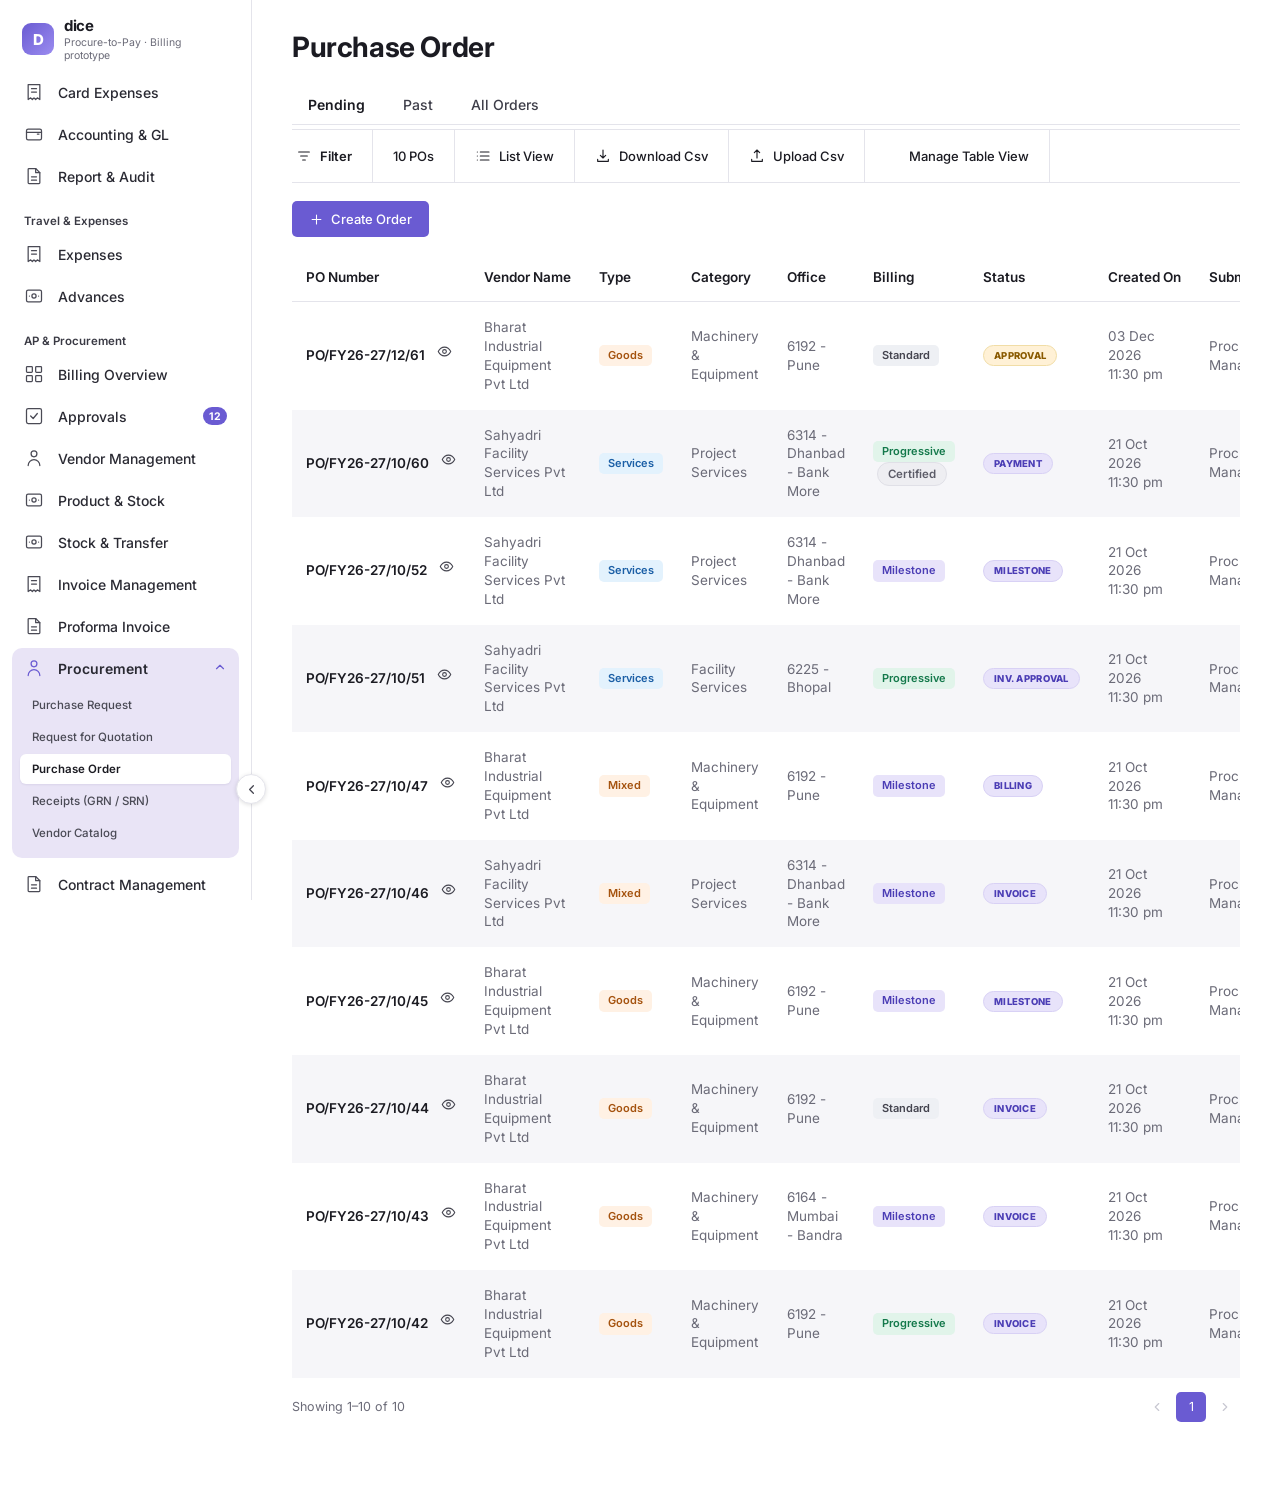
==== commit 9246953d: "Milestone spec, dependencies and timing, quantity triggers, delay damages; invoice line fetch fix - " ====
--- a/billing/index.html
+++ b/billing/index.html
@@ -16,13 +16,13 @@
 </div>
 <div class="toast-stack" id="toasts"></div>
 <script src="js/core.js"></script>
-<script src="js/logic.js"></script>
+<script src="js/logic.js"></script><script src="js/advances.js"></script>
 <script src="js/seed.js"></script>
 <script src="js/ui.js"></script>
 <script src="js/screens-po.js"></script>
 <script src="js/screens-receipts.js"></script>
 <script src="js/screens-bill.js"></script>
-<script src="js/screens-inv.js"></script>
+<script src="js/screens-inv.js"></script><script src="js/screens-adv.js"></script>
 <script src="js/screens-dash.js"></script>
 <script src="js/boot.js"></script>
 </body>
--- a/billing/css/app.css
+++ b/billing/css/app.css
@@ -592,3 +592,138 @@
 .dv-tot tr.b td{font-weight:700;border-top:1px solid #C9C9D3}
 .li-table td .sub{font-size:11px;color:var(--muted);font-weight:400;margin-top:2px}
 .li-table td .link{font-size:12px}
+
+/* Overview shows every tab's content in one scroll */
+.ov-sec{margin-top:38px;padding-top:6px;border-top:2px solid var(--border)}
+.ov-h{font-size:12px;font-weight:700;letter-spacing:.08em;text-transform:uppercase;color:var(--primary-600);margin:18px 0 -8px}
+.main-grid>div:last-child{position:sticky;top:14px;align-self:start;max-height:calc(100vh - 28px);overflow-y:auto}
+
+.addline{background:none;border:none;padding:6px 0;font-size:13.5px;font-weight:600;color:var(--text);cursor:pointer}
+.addline:hover{color:var(--primary)}
+.modal-search{display:flex;align-items:center;gap:10px;border-bottom:1px solid var(--border-2);padding:8px 4px;color:var(--muted)}
+.modal-search input{border:none;outline:none;flex:1;font-size:14px;background:none}
+.modal .noitems{padding:26px 0}
+
+/* milestone acceptance configuration */
+.li-table tr.acc-row td{border-top:none;background:#FAFAFD;padding:6px 8px 12px}
+.li-table tr.ms-main td{border-bottom:none}
+.acc{display:flex;align-items:center;gap:14px;flex-wrap:wrap;font-size:12px}
+.acc-l{color:var(--muted);font-size:11.5px}
+.cc{display:flex;align-items:center;gap:6px;margin:2px 0;font-size:12.5px;white-space:nowrap}
+.cc-t{color:var(--text-2)}
+
+.acc-chips{display:flex;flex-direction:column;gap:4px;align-items:flex-start}
+.acc-chip{display:inline-flex;align-items:center;gap:5px;font-size:11px;font-weight:600;border-radius:10px;padding:2px 9px}
+.acc-chip.doc{background:#FFF1E4;color:#A5530F}
+.acc-chip.rec{background:#E3F2FD;color:#1B5FA6}
+.accbox{align-items:flex-start;border:1px solid var(--border);border-radius:8px;padding:12px 14px;margin-bottom:10px;background:#fff}
+.accbox input{margin-top:3px}
+.acc-chip.part{background:#EDE7F6;color:#5B3FA0}
+
+/* ============ PO detail page — DICE look (single-scroll page, soft-green action, collapsible side panel) ============ */
+.po-detail .ph{align-items:flex-start;gap:16px}
+.po-detail .po-ttl h1{font-size:28px;font-weight:700;letter-spacing:-.3px;line-height:1.15;margin:2px 0 8px}
+.po-detail .po-ttl .tags{display:flex;gap:8px}
+.po-detail .ph .back{margin-top:2px}
+.btn-soft{background:#E2F1E7;color:#2B7A47;border:1px solid transparent;font-weight:500}
+.btn-soft:hover{background:#D0E9D8}
+.stage-row{display:flex;align-items:flex-start;gap:14px;margin-top:16px}
+.stage-row .stage{flex:1;margin-top:0}
+.side-tg{width:30px;height:30px;border-radius:6px;border:1px solid var(--border);background:#fff;display:grid;place-items:center;color:var(--text);flex:none;margin-top:4px}
+.side-tg:hover{border-color:var(--primary);color:var(--primary)}
+.po-detail .dots{background:rgba(255,255,255,.55);padding:6px 9px;border-radius:14px;gap:5px}
+.po-detail .dots i{width:11px;height:11px;border-width:1.5px}
+.po-detail .stage .pct{width:34px;height:34px;font-size:9px;border:2px solid #7FD3AE;background:transparent}
+.po-detail .live{background:#0F8F56;box-shadow:0 2px 6px rgba(15,143,86,.35)}
+.po-detail .tabs{gap:2px;margin-top:22px;border-bottom:1px solid var(--border)}
+.po-detail .tab{padding:11px 12px;font-size:12.5px;font-weight:500;color:#2A2A33}
+.po-detail .tab.active{font-weight:600}
+.po-detail .tab::after{background:#111;left:0;right:0;height:2px}
+.ov-top{display:flex;align-items:center;gap:12px;margin:2px 0 22px}
+.ov-top h2{font-size:22px;font-weight:500;margin:0}
+.ov-top .spacer{flex:1}
+.po-detail .stat{border-radius:12px;min-height:100px;padding:20px 24px}
+.po-detail .stat b{font-size:19px;font-weight:500;letter-spacing:0}
+.po-detail .stat span{font-size:13px;font-weight:600;color:var(--text);margin-top:4px}
+.po-detail .meta-row{gap:0;display:grid;grid-template-columns:repeat(4,minmax(0,1fr));margin:26px 0 8px}
+.po-detail .meta-row .k{font-size:12.5px;color:var(--muted)}
+.po-detail .meta-row .v{font-size:14px;font-weight:500;margin-top:4px}
+.po-detail .cards-3{gap:16px;margin-top:34px !important}
+.po-detail .cards-3 .card{border-radius:6px;padding:18px 18px 22px;box-shadow:0 1px 3px rgba(20,20,40,.05)}
+.po-detail .cards-3 .card .card-t{font-size:14px;font-weight:600;padding-bottom:12px;border-bottom:1px solid var(--border);margin-bottom:16px}
+.po-detail .cards-3 .card .strong{font-size:16px;font-weight:500}
+.po-detail .sec{font-size:22px;font-weight:500;margin:40px 0 14px}
+.po-detail .sec .sub{font-size:12.5px}
+.po-detail .ov-sec{border-top:none;margin-top:34px;padding-top:0}
+.po-detail .ov-h{display:none}
+.po-detail .sec .plus-circle{margin-left:4px}
+.main-grid.side-off{grid-template-columns:minmax(0,1fr)}
+.main-grid.side-off>div:last-child{display:none}
+.inv-cards{display:grid;grid-template-columns:repeat(auto-fill,minmax(330px,1fr));gap:18px;margin-top:10px}
+.inv-card{border:1px solid var(--border);border-radius:8px;padding:18px 18px 14px;background:#fff;cursor:pointer;box-shadow:0 1px 4px rgba(20,20,40,.05);transition:box-shadow .2s,border-color .2s}
+.inv-card:hover{box-shadow:0 8px 22px rgba(40,30,90,.1);border-color:var(--primary-100)}
+.inv-thumb{width:46px;height:50px;border-radius:5px;background:#16161A;display:flex;flex-direction:column;gap:4px;padding:8px 6px;margin-bottom:12px}
+.inv-thumb i{display:block;height:3px;border-radius:2px;background:#E8554E}.inv-thumb i:nth-child(2){background:#3FA36B;width:70%}.inv-thumb i:nth-child(3){background:#F0A24A;width:50%}
+.inv-ref{font-size:14px;font-weight:600}
+.inv-amt{font-size:14px;font-weight:700;margin:2px 0 10px;padding-bottom:10px;border-bottom:1px solid var(--border)}
+.inv-meta{font-size:11.5px;line-height:1.7;color:var(--text-2)}
+.inv-foot{display:flex;gap:6px;margin-top:10px}
+.po-empty{display:flex;align-items:center;justify-content:center;gap:10px;min-height:110px;font-size:12px;border:1px solid var(--border);border-radius:6px;color:var(--text);margin-top:10px}
+
+/* ---- refinement: slightly smaller controls, crisper borders ---- */
+.input{height:40px;padding:0 12px;font-size:13.5px;border-color:#C9C8D6;border-radius:4px}
+.input:hover{border-color:#A9A7BD}
+.input.sm{height:34px}
+.ro{min-height:40px;padding:0 12px;font-size:13.5px;border-color:#DAD9E4}
+.btn{height:36px;padding:0 16px;font-size:13px}
+.btn-sm{height:30px}
+.card{padding:16px 18px;border-color:#DAD9E4;border-radius:6px}
+.li-table{table-layout:auto;border-color:#C9C8D6}
+.li-table th{padding:10px 9px;font-size:12px;border-color:#DAD9E4;background:#FAFAFC}
+.li-table td{padding:7px;border-color:#DAD9E4}
+.li-table td:first-child{min-width:190px}
+.li-table .input{height:34px;font-size:13px}
+.li-table td:first-child{min-width:150px}
+.li-table td .input.num{min-width:60px;padding:0 8px}
+.li-table th:nth-child(2){min-width:76px}
+
+/* ---- milestone editor sections, dependency rows, timeline ---- */
+.mm-secs{display:flex;flex-direction:column;gap:10px}
+.mm-sec{border:1px solid #DAD9E4;border-radius:6px;background:#fff}
+.mm-sec>summary{display:flex;align-items:center;gap:10px;padding:10px 14px;cursor:pointer;list-style:none;font-size:13.5px}
+.mm-sec>summary::-webkit-details-marker{display:none}
+.mm-sec>summary::after{content:"";margin-left:auto;width:7px;height:7px;border-right:1.6px solid #7A7890;border-bottom:1.6px solid #7A7890;transform:rotate(45deg);transition:transform .15s}
+.mm-sec[open]>summary::after{transform:rotate(-135deg)}
+.mm-sec>summary .hint{font-size:12px;font-weight:400}
+.mm-sec[open]>summary{border-bottom:1px solid #E8E7F0}
+.mm-n{width:20px;height:20px;border-radius:50%;background:var(--primary-100,#ECE9FB);color:var(--primary);font-size:11.5px;font-weight:700;display:inline-flex;align-items:center;justify-content:center;flex:none}
+.mm-body{padding:12px 14px 6px}
+.mm-sec.ctl{margin:12px 0}
+.mm-ro{padding:8px 12px;background:#F6F6F9;border:1px solid #E4E3EC;border-radius:4px;margin-bottom:10px}
+.fgrid3{display:grid;grid-template-columns:repeat(3,minmax(0,1fr));gap:0 14px}
+.dp-grid{display:grid;grid-template-columns:minmax(0,1.7fr) minmax(0,1.25fr) 74px minmax(0,1.25fr) minmax(0,1fr) 30px;gap:8px;align-items:center;margin-bottom:6px}
+.dp-h{font-size:11px;font-weight:600;color:var(--muted);text-transform:uppercase;letter-spacing:.03em}
+.dp-empty{padding:10px 12px;border:1px dashed #CFCDDD;border-radius:4px;color:var(--muted);font-size:12.5px}
+.dp-sum{display:flex;flex-wrap:wrap;gap:12px;align-items:center;font-size:12.5px;padding:6px 0}
+.tl-chip{display:inline-block;padding:1px 7px;border-radius:10px;font-size:11px;font-weight:600}
+.tl-chip.late{background:#FDECEC;color:#B42318}.tl-chip.early{background:#E3F5EA;color:#157347}
+.dep-chips{display:flex;flex-wrap:wrap;gap:4px;margin-top:4px}
+.dep-chip{display:inline-flex;align-items:center;gap:3px;padding:1px 7px;border-radius:3px;font-size:11px;border:1px solid #D4D2E3;background:#F7F6FC;color:#4B4A63}
+.dep-chip.gate,.dep-chip.both{border-color:#C9C2F0;background:#F0EEFC;color:#4A3FB0}
+.dep-chip.met{border-color:#BFE6CE;background:#EAF7EF;color:#157347}
+.dep-chip.wait.gate,.dep-chip.wait.both{border-color:#F3D9A4;background:#FFF6E3;color:#946200}
+.dep-chip.closing{border-color:#D4D2E3;background:#fff;font-weight:600}
+.tl{white-space:nowrap}
+.ms-tbl td{vertical-align:top}
+.gantt{position:relative;padding:6px 0 2px}
+.g-row{display:grid;grid-template-columns:190px 1fr;align-items:center;gap:10px;height:26px}
+.g-l{font-size:12px;white-space:nowrap;overflow:hidden;text-overflow:ellipsis}
+.g-t{position:relative;height:100%;border-left:1px solid #E4E3EC}
+.g-bar{position:absolute;top:7px;height:10px;border-radius:5px}
+.g-plan{position:absolute;top:20px;height:3px;border-radius:2px;background:#C9C8D6}
+.g-today{position:absolute;top:0;bottom:0;margin-left:200px;width:0;border-left:1.5px dashed #E5484D;z-index:1;pointer-events:none}
+.g-today i{position:absolute;top:-4px;left:3px;font-size:10px;color:#E5484D;font-style:normal}
+.kvg.c4{grid-template-columns:repeat(4,minmax(0,1fr))}
+.g-now{position:absolute;top:0;bottom:0;width:0;border-left:1.5px dashed #E5484D;opacity:.55}
+.g-dia{position:absolute;top:6px;width:11px;height:11px;margin-left:-5px;transform:rotate(45deg);border-radius:2px}
+.g-dia.plan{background:#fff!important;border:1.5px solid #9C9AB3;top:6px;width:9px;height:9px;margin-left:-4px}
